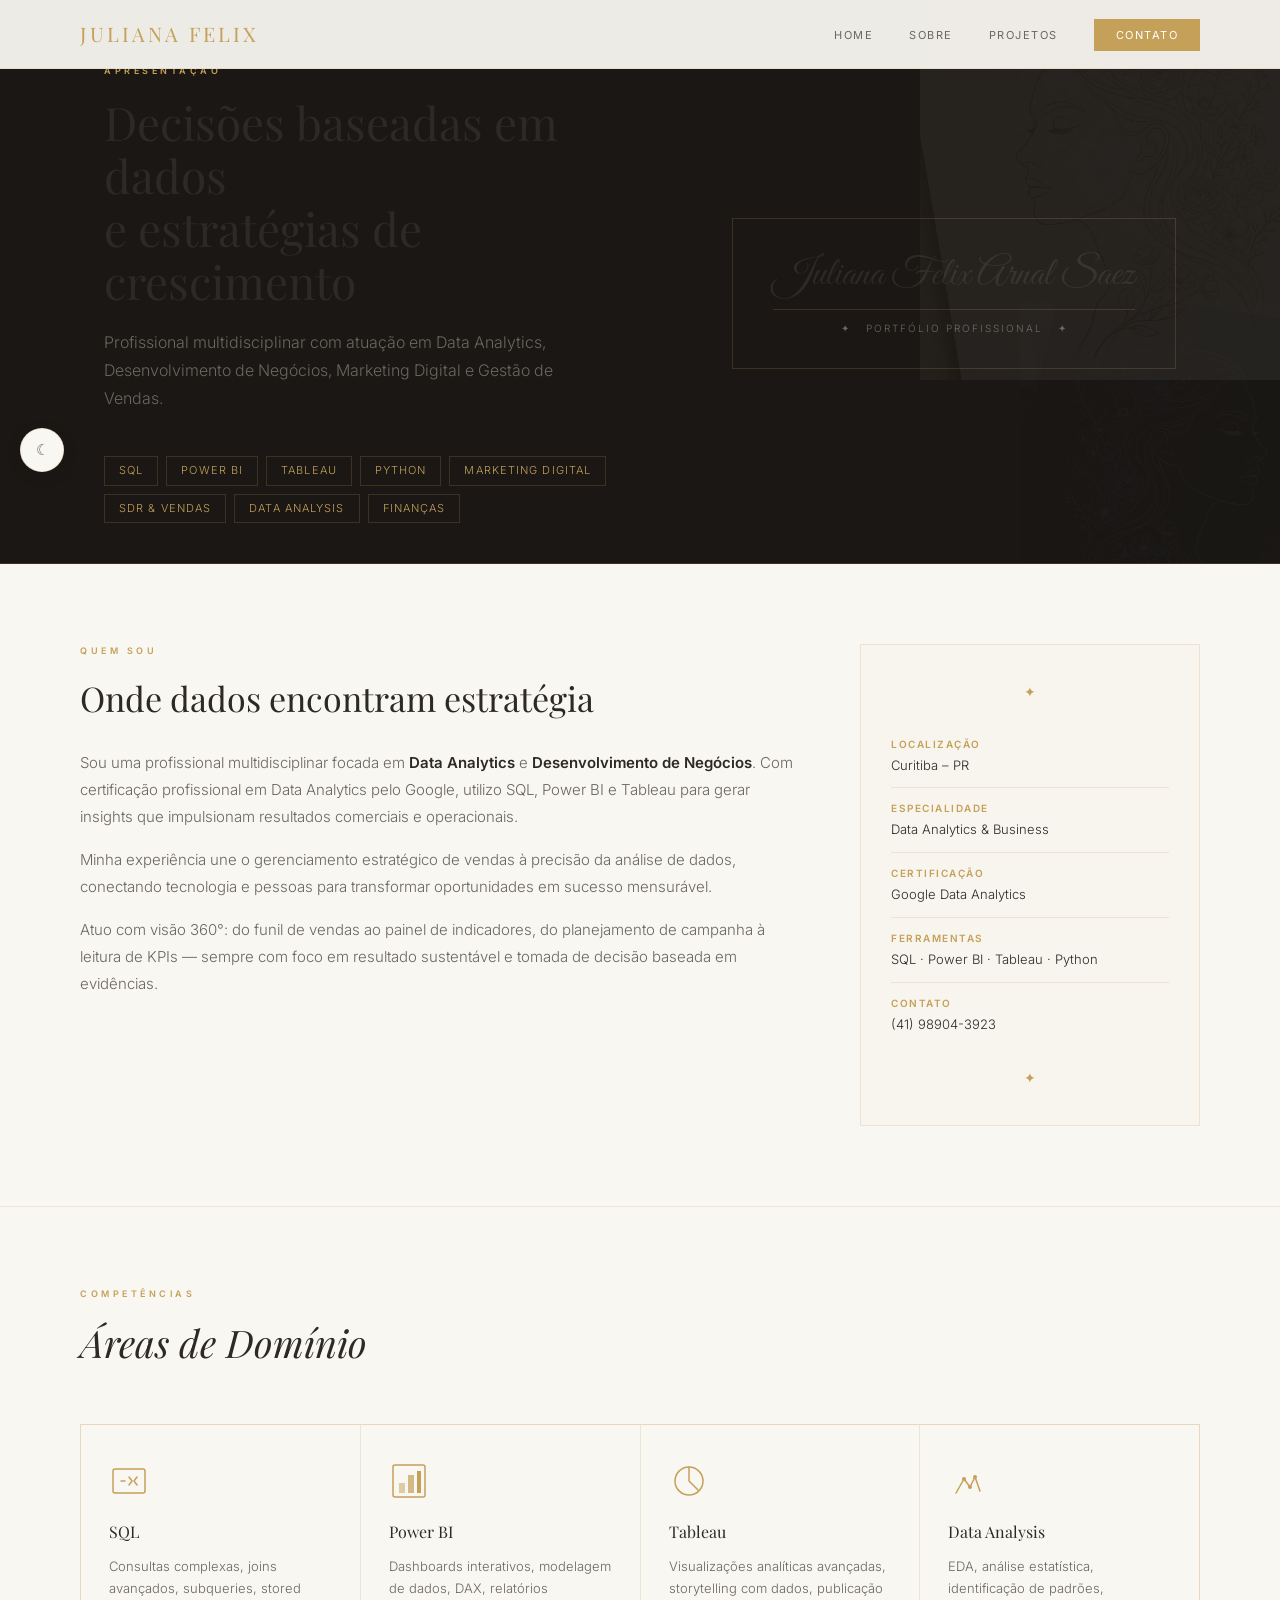
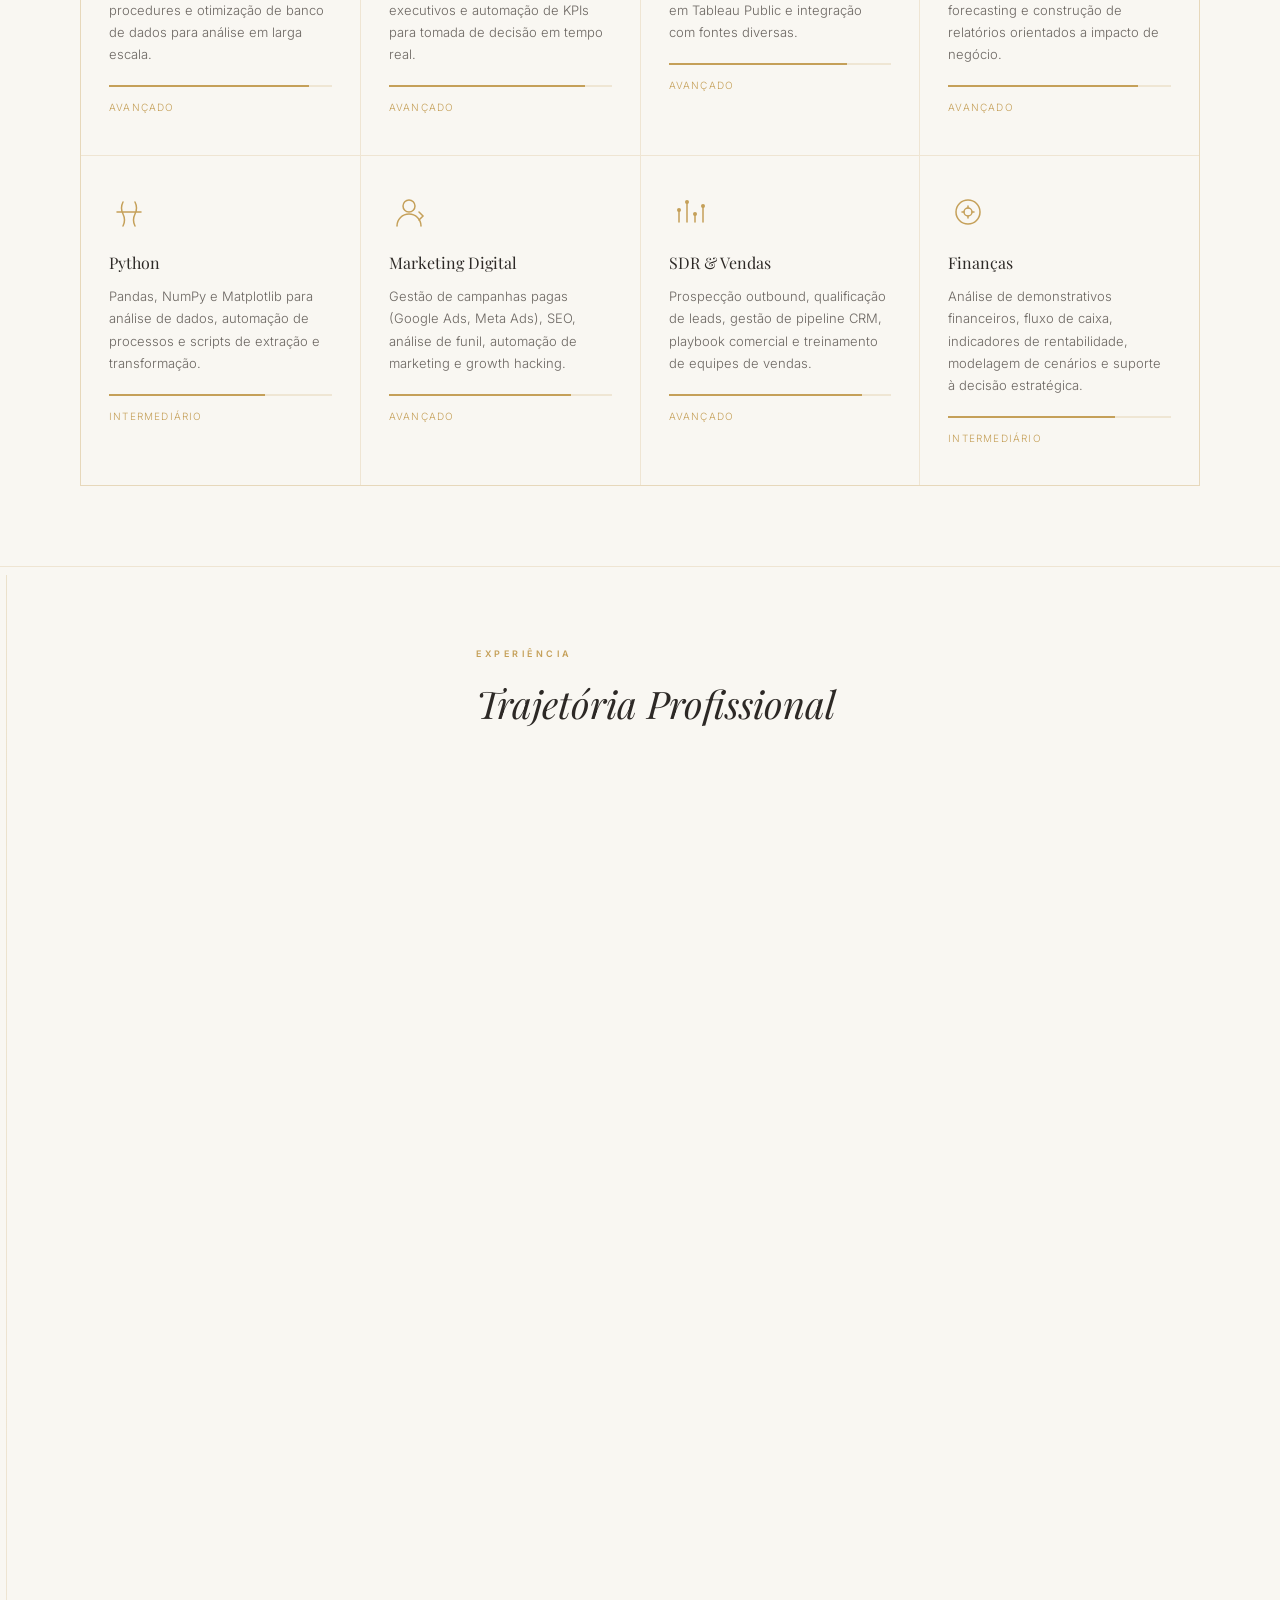
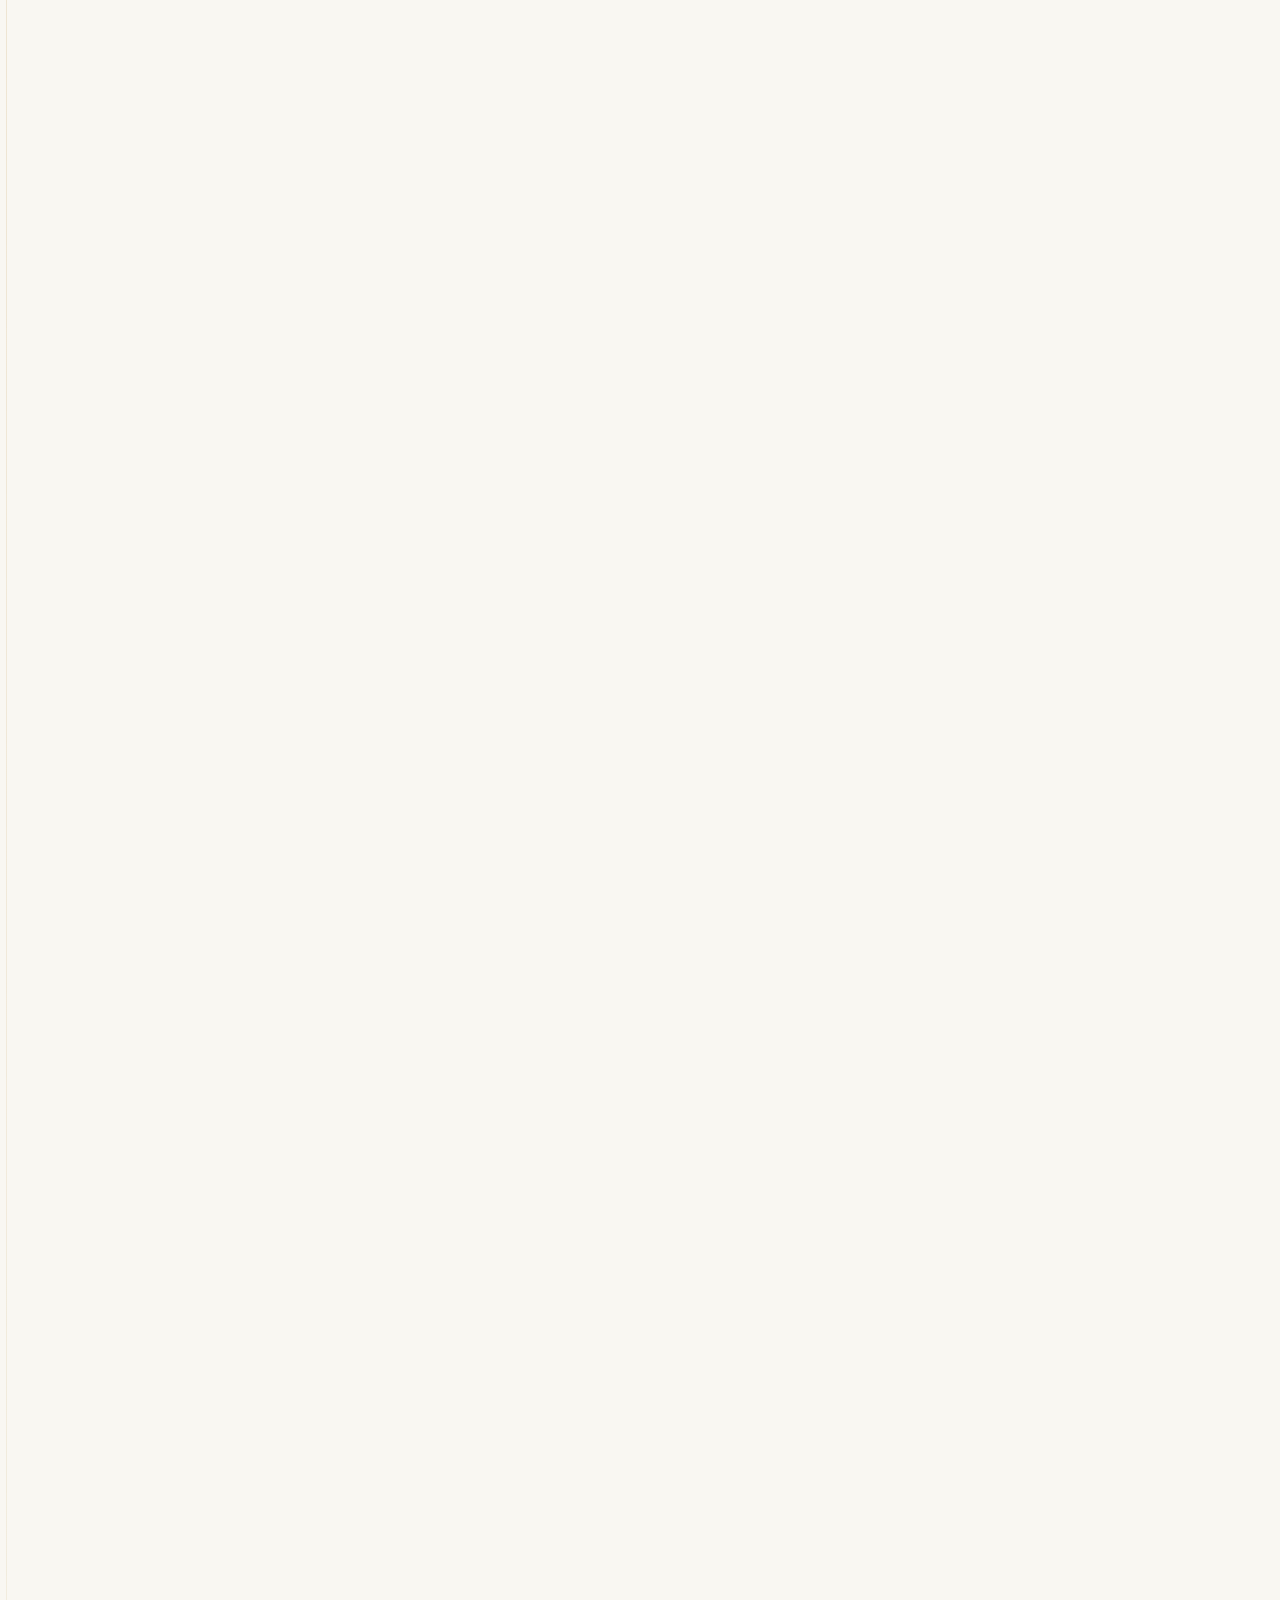
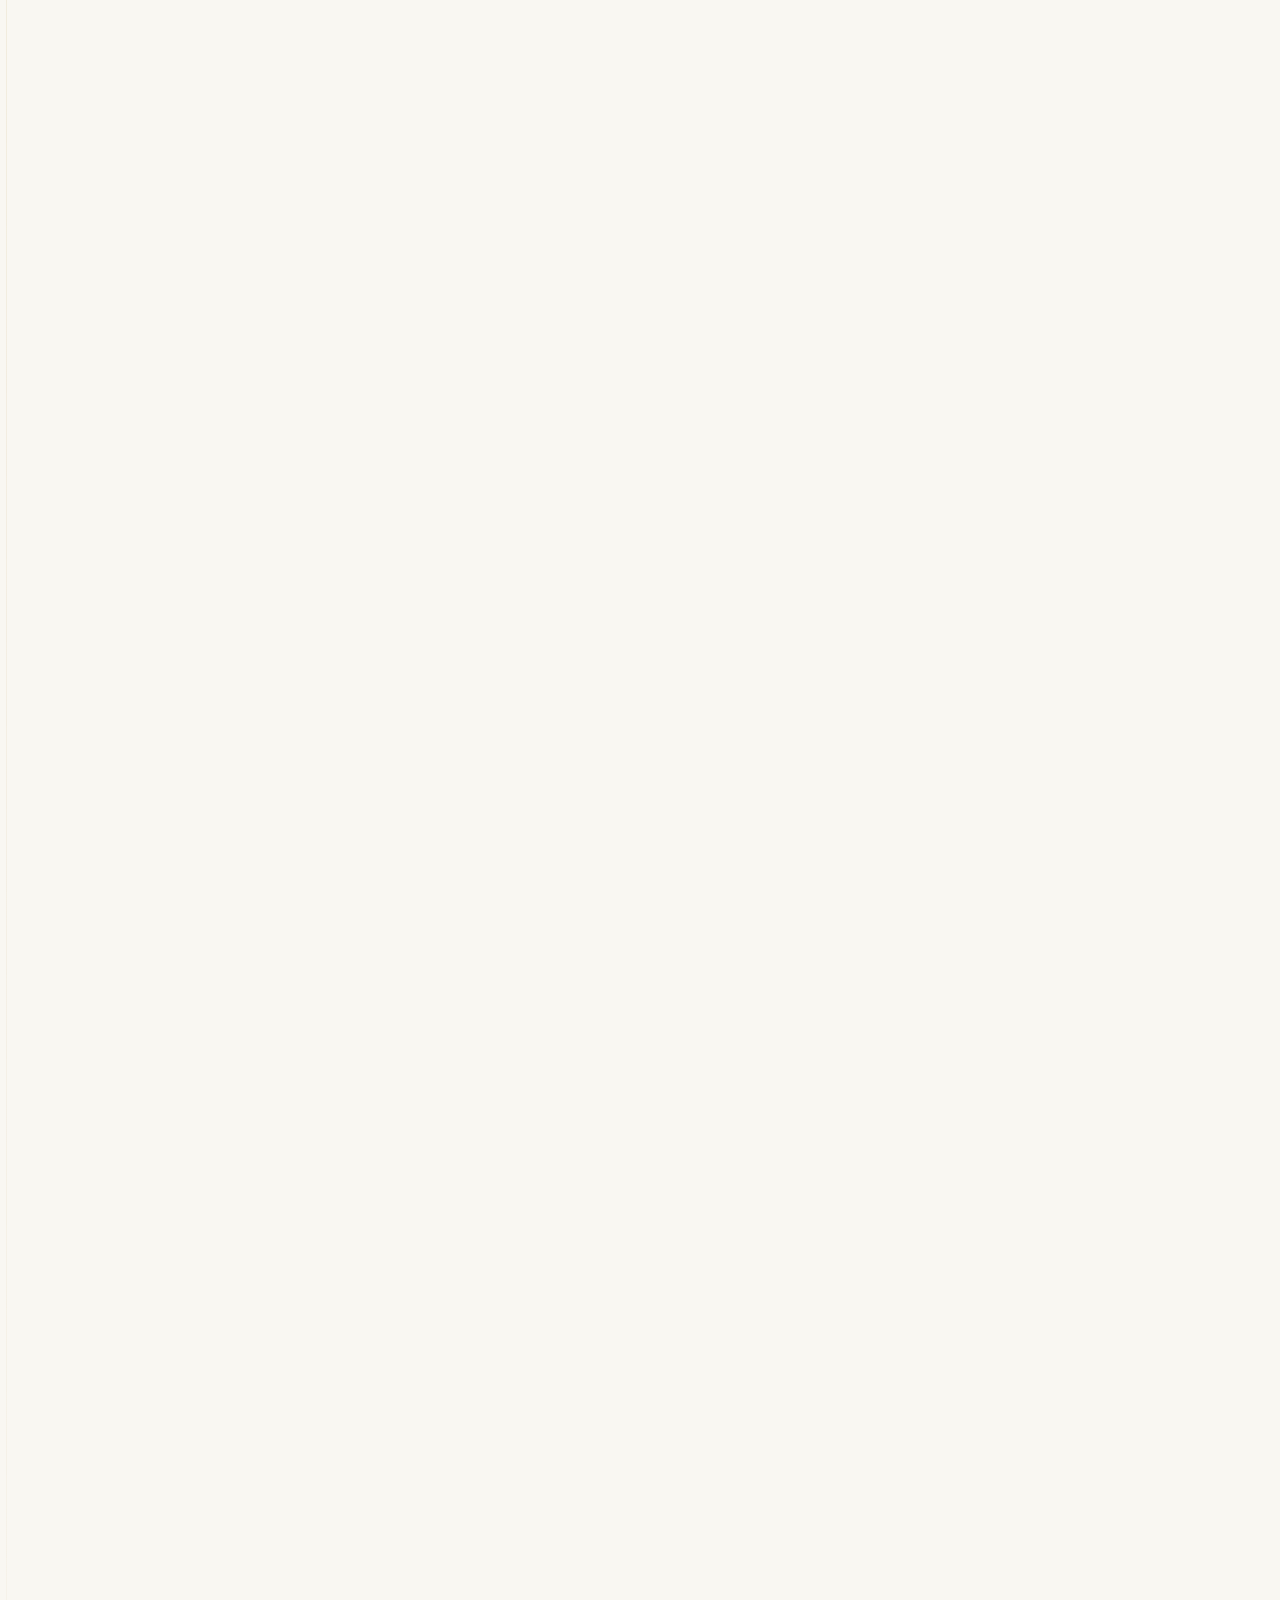
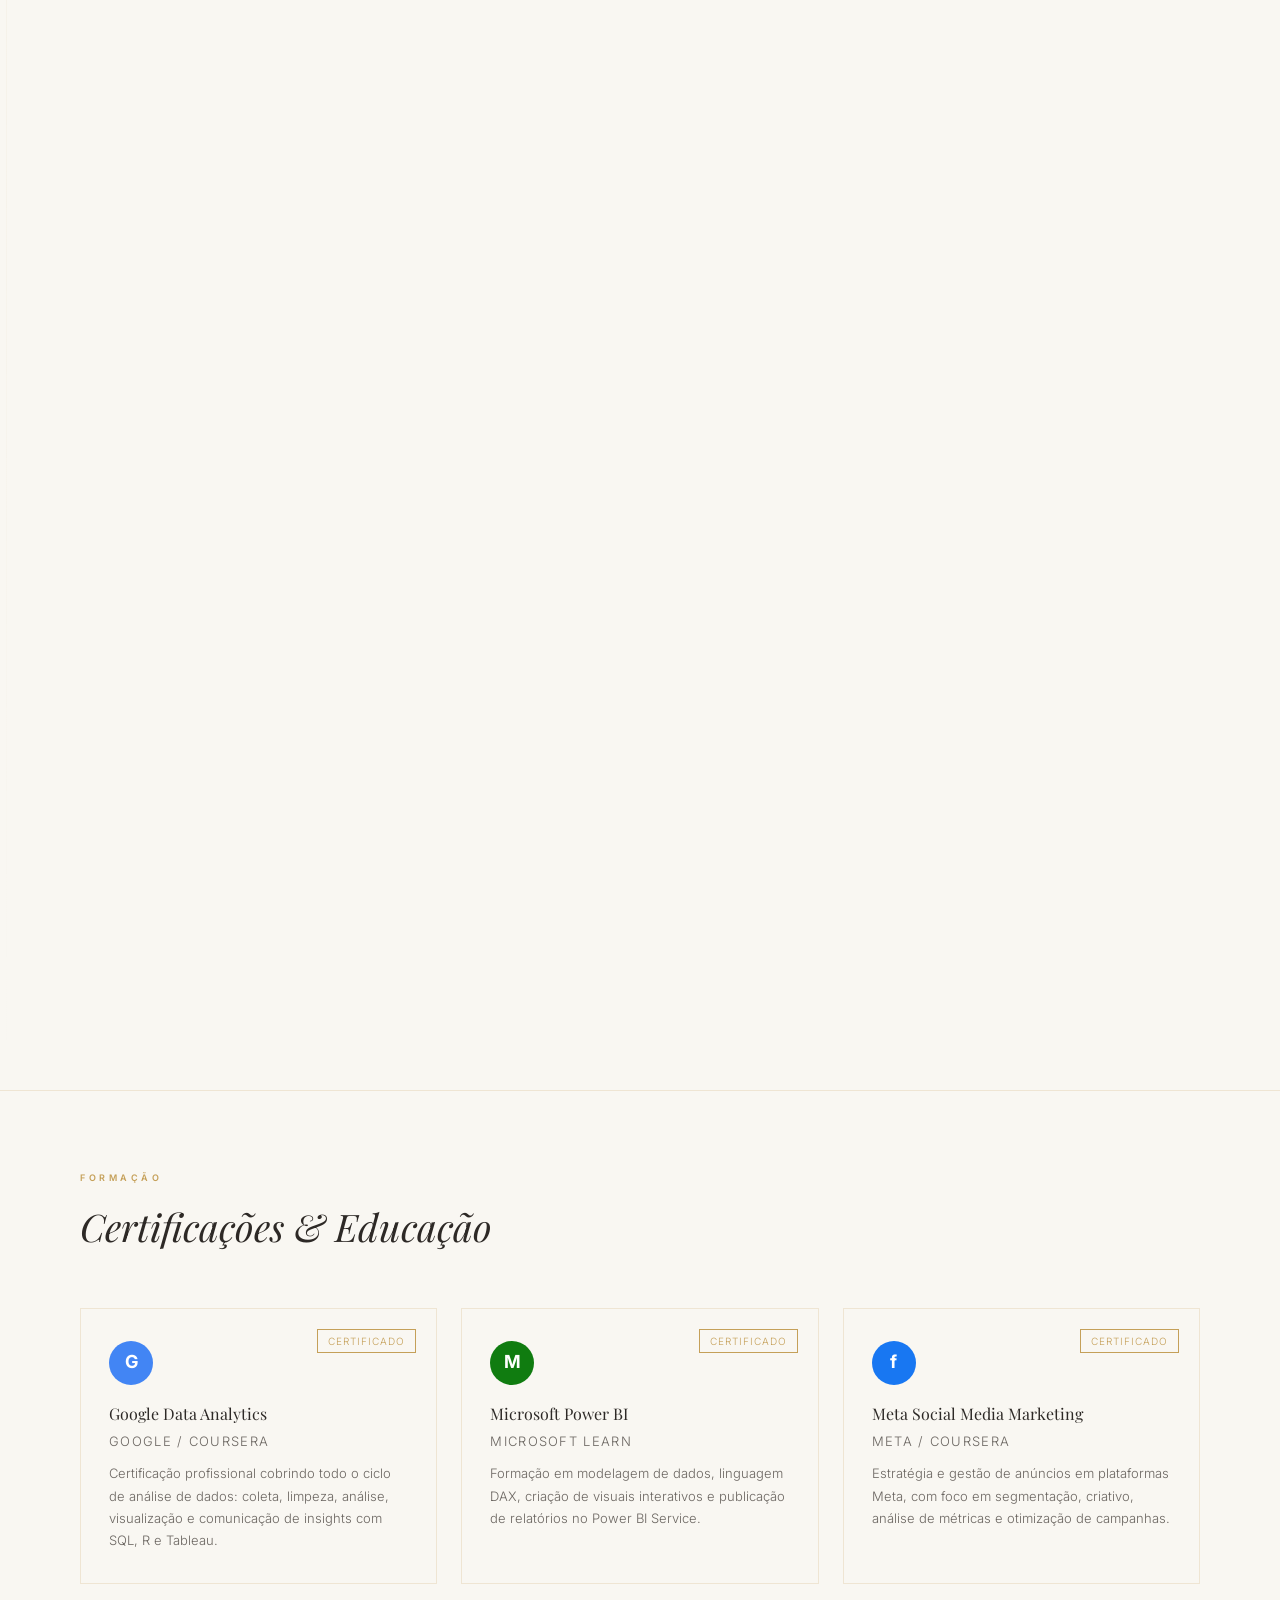
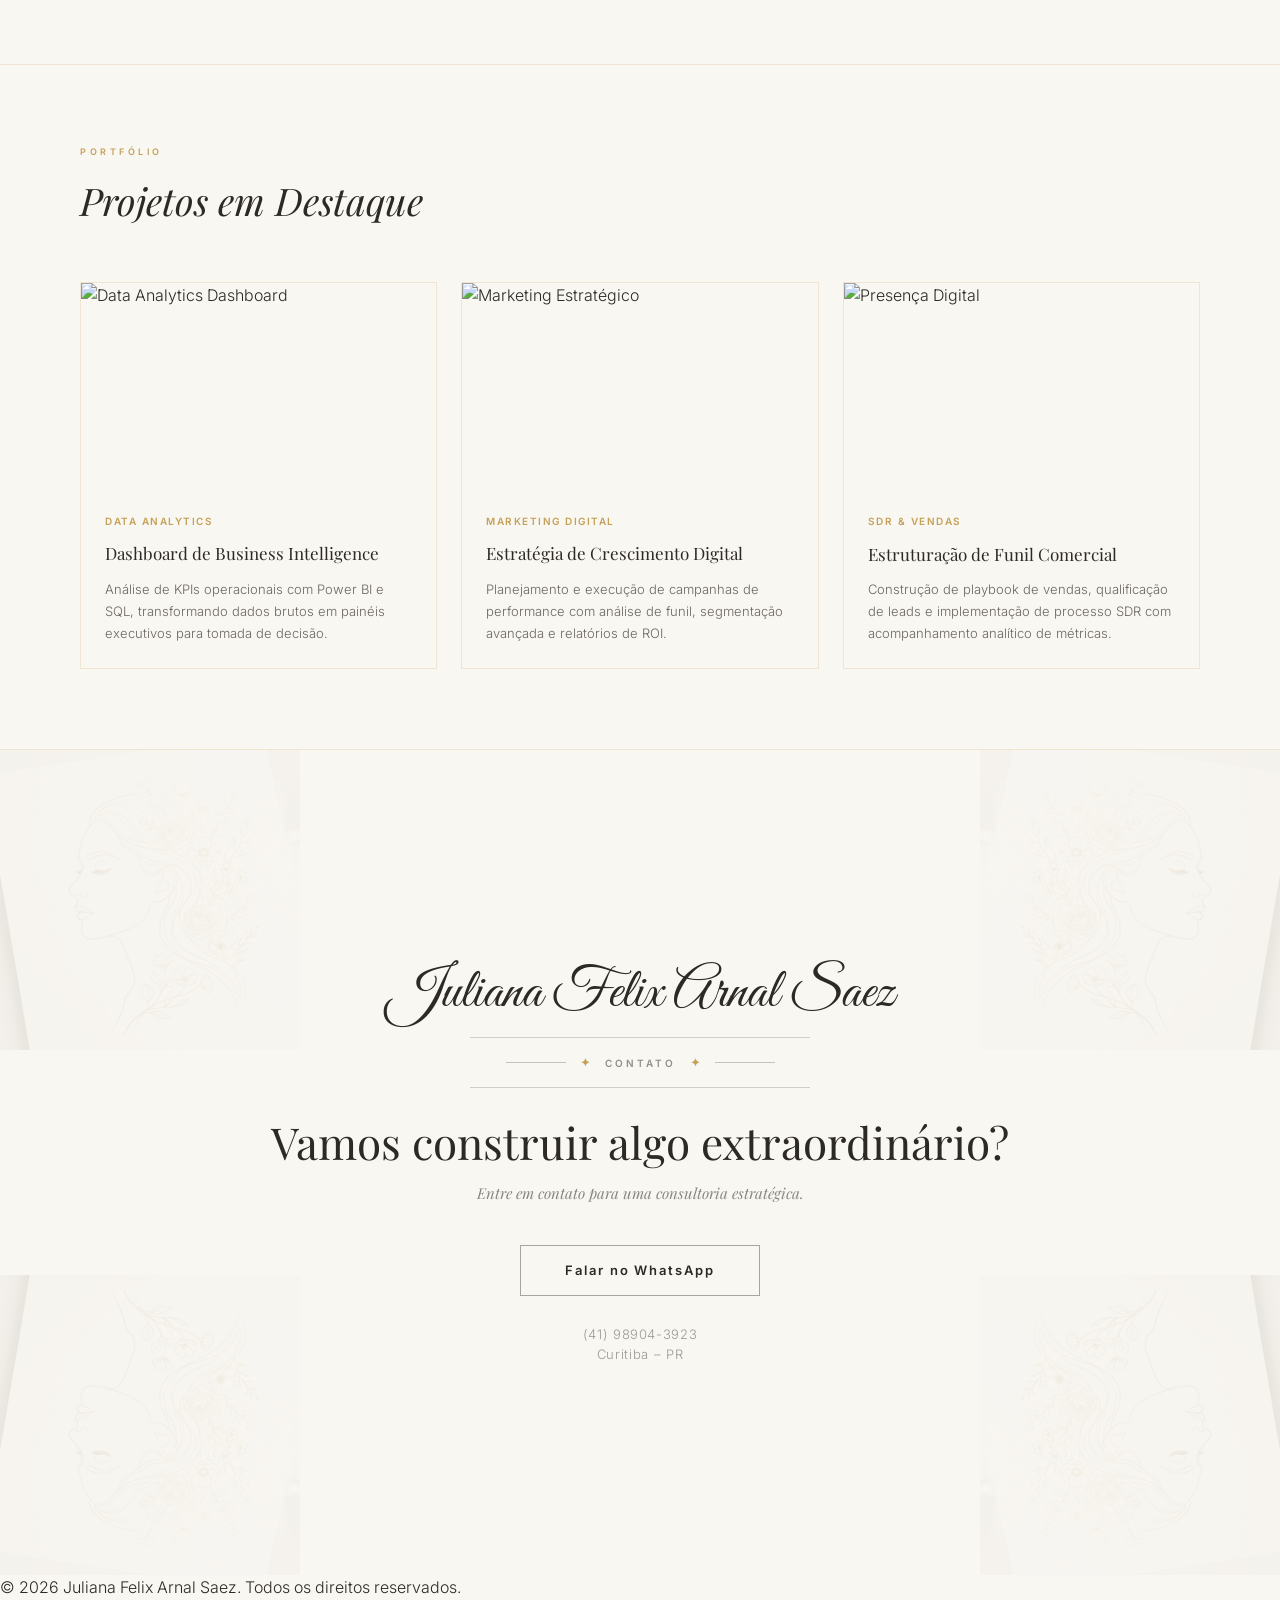
==== sobre.html @ a405912d "Initial commit: portfolio website Co-Authored-By: Claude Sonnet 4.6 <noreply@anthropic.com>" ====
<!DOCTYPE html>
<html lang="pt-br">
<head>
    <meta charset="UTF-8">
    <meta name="viewport" content="width=device-width, initial-scale=1.0">
    <title>Sobre Mim | Juliana Felix Arnal Saez</title>
    <link rel="preconnect" href="https://fonts.googleapis.com">
    <link rel="preconnect" href="https://fonts.gstatic.com" crossorigin>
    <link href="https://fonts.googleapis.com/css2?family=Inter:wght@300;400;600&family=Playfair+Display:ital,wght@0,400;0,700;1,400&family=Great+Vibes&display=swap" rel="stylesheet">
    <link rel="stylesheet" href="style.css">
</head>
<body class="internal-page">
    <div id="preloader" class="preloader">
        <div class="preloader-panel">
            <div class="preloader-logo">JULIANA FELIX</div>
            <div class="preloader-art"><div class="preloader-ring"></div></div>
            <h2 class="preloader-title">PORTFÓLIO</h2>
        </div>
    </div>

    <header id="header">
        <nav>
            <div class="logo"><a href="index.html" style="text-decoration:none;color:inherit;">JULIANA FELIX</a></div>
            <ul class="nav-links">
                <li><a href="index.html#home">Home</a></li>
                <li><a href="sobre.html" class="active-nav">Sobre</a></li>
                <li><a href="index.html#projects">Projetos</a></li>
                <li><a href="index.html#contact" class="btn-primary">Contato</a></li>
            </ul>
        </nav>
    </header>
    <button id="theme-toggle" class="theme-toggle" aria-label="Alternar modo noturno">☾</button>

    <main>

        <!-- ── HERO ─────────────────────────────────────────────── -->
        <section class="sobre-hero">
            <div class="sobre-hero-bg"></div>
            <div class="container sobre-hero-inner">
                <div class="sobre-hero-text">
                    <span class="section-tag">Apresentação</span>
                    <h1>Decisões baseadas em dados<br>e estratégias de crescimento</h1>
                    <p class="hero-description">Profissional multidisciplinar com atuação em Data Analytics, Desenvolvimento de Negócios, Marketing Digital e Gestão de Vendas.</p>
                    <div class="sobre-hero-tags">
                        <span>SQL</span><span>Power BI</span><span>Tableau</span>
                        <span>Python</span><span>Marketing Digital</span><span>SDR & Vendas</span>
                        <span>Data Analysis</span><span>Finanças</span>
                    </div>
                </div>
                <div class="sobre-hero-signature">
                    <p class="sig-cursive">Juliana Felix Arnal Saez</p>
                    <div class="sig-rule"></div>
                    <p class="sig-label">✦ &nbsp; PORTFÓLIO PROFISSIONAL &nbsp; ✦</p>
                </div>
            </div>
        </section>

        <!-- ── BIO ──────────────────────────────────────────────── -->
        <section class="sobre-bio">
            <div class="container">
                <div class="sobre-bio-grid">
                    <div class="sobre-bio-left">
                        <span class="section-tag">Quem sou</span>
                        <h2>Onde dados encontram estratégia</h2>
                        <p>Sou uma profissional multidisciplinar focada em <strong>Data Analytics</strong> e <strong>Desenvolvimento de Negócios</strong>. Com certificação profissional em Data Analytics pelo Google, utilizo SQL, Power BI e Tableau para gerar insights que impulsionam resultados comerciais e operacionais.</p>
                        <p>Minha experiência une o gerenciamento estratégico de vendas à precisão da análise de dados, conectando tecnologia e pessoas para transformar oportunidades em sucesso mensurável.</p>
                        <p>Atuo com visão 360°: do funil de vendas ao painel de indicadores, do planejamento de campanha à leitura de KPIs — sempre com foco em resultado sustentável e tomada de decisão baseada em evidências.</p>
                    </div>
                    <div class="sobre-bio-right">
                        <div class="sobre-bio-card">
                            <div class="bio-card-ornament">✦</div>
                            <ul class="bio-facts">
                                <li>
                                    <span class="bio-fact-label">Localização</span>
                                    <span class="bio-fact-value">Curitiba – PR</span>
                                </li>
                                <li>
                                    <span class="bio-fact-label">Especialidade</span>
                                    <span class="bio-fact-value">Data Analytics & Business</span>
                                </li>
                                <li>
                                    <span class="bio-fact-label">Certificação</span>
                                    <span class="bio-fact-value">Google Data Analytics</span>
                                </li>
                                <li>
                                    <span class="bio-fact-label">Ferramentas</span>
                                    <span class="bio-fact-value">SQL · Power BI · Tableau · Python</span>
                                </li>
                                <li>
                                    <span class="bio-fact-label">Contato</span>
                                    <span class="bio-fact-value">(41) 98904-3923</span>
                                </li>
                            </ul>
                            <div class="bio-card-ornament">✦</div>
                        </div>
                    </div>
                </div>
            </div>
        </section>

        <!-- ── COMPETÊNCIAS ──────────────────────────────────────── -->
        <section class="sobre-skills">
            <div class="container">
                <div class="section-header">
                    <span class="section-tag">Competências</span>
                    <h2>Áreas de Domínio</h2>
                </div>
                <div class="skills-grid-full">

                    <div class="skill-card-full">
                        <div class="skill-card-icon">
                            <svg viewBox="0 0 40 40" fill="none" xmlns="http://www.w3.org/2000/svg">
                                <rect x="4" y="8" width="32" height="24" rx="2" stroke="currentColor" stroke-width="1.5"/>
                                <path d="M12 20h4M20 16l3 4-3 4M28 16l-3 4 3 4" stroke="currentColor" stroke-width="1.5" stroke-linecap="round"/>
                            </svg>
                        </div>
                        <h3>SQL</h3>
                        <p>Consultas complexas, joins avançados, subqueries, stored procedures e otimização de banco de dados para análise em larga escala.</p>
                        <div class="skill-level">
                            <div class="skill-bar" style="width:90%"></div>
                        </div>
                        <span class="skill-level-label">Avançado</span>
                    </div>

                    <div class="skill-card-full">
                        <div class="skill-card-icon">
                            <svg viewBox="0 0 40 40" fill="none" xmlns="http://www.w3.org/2000/svg">
                                <rect x="4" y="4" width="32" height="32" rx="2" stroke="currentColor" stroke-width="1.5"/>
                                <rect x="10" y="22" width="6" height="10" fill="currentColor" opacity=".5"/>
                                <rect x="19" y="14" width="6" height="18" fill="currentColor" opacity=".7"/>
                                <rect x="28" y="10" width="4" height="22" fill="currentColor"/>
                            </svg>
                        </div>
                        <h3>Power BI</h3>
                        <p>Dashboards interativos, modelagem de dados, DAX, relatórios executivos e automação de KPIs para tomada de decisão em tempo real.</p>
                        <div class="skill-level">
                            <div class="skill-bar" style="width:88%"></div>
                        </div>
                        <span class="skill-level-label">Avançado</span>
                    </div>

                    <div class="skill-card-full">
                        <div class="skill-card-icon">
                            <svg viewBox="0 0 40 40" fill="none" xmlns="http://www.w3.org/2000/svg">
                                <circle cx="20" cy="20" r="14" stroke="currentColor" stroke-width="1.5"/>
                                <path d="M20 6v14l9 9" stroke="currentColor" stroke-width="1.5" stroke-linecap="round"/>
                            </svg>
                        </div>
                        <h3>Tableau</h3>
                        <p>Visualizações analíticas avançadas, storytelling com dados, publicação em Tableau Public e integração com fontes diversas.</p>
                        <div class="skill-level">
                            <div class="skill-bar" style="width:80%"></div>
                        </div>
                        <span class="skill-level-label">Avançado</span>
                    </div>

                    <div class="skill-card-full">
                        <div class="skill-card-icon">
                            <svg viewBox="0 0 40 40" fill="none" xmlns="http://www.w3.org/2000/svg">
                                <path d="M8 32L16 18l6 8 5-10 5 14" stroke="currentColor" stroke-width="1.5" stroke-linecap="round" stroke-linejoin="round"/>
                                <circle cx="16" cy="18" r="2" fill="currentColor"/>
                                <circle cx="22" cy="26" r="2" fill="currentColor"/>
                                <circle cx="27" cy="16" r="2" fill="currentColor"/>
                            </svg>
                        </div>
                        <h3>Data Analysis</h3>
                        <p>EDA, análise estatística, identificação de padrões, forecasting e construção de relatórios orientados a impacto de negócio.</p>
                        <div class="skill-level">
                            <div class="skill-bar" style="width:85%"></div>
                        </div>
                        <span class="skill-level-label">Avançado</span>
                    </div>

                    <div class="skill-card-full">
                        <div class="skill-card-icon">
                            <svg viewBox="0 0 40 40" fill="none" xmlns="http://www.w3.org/2000/svg">
                                <path d="M14 10c-2 4-2 8 0 12s2 8 0 12M26 10c2 4 2 8 0 12s-2 8 0 12M8 20h24" stroke="currentColor" stroke-width="1.5" stroke-linecap="round"/>
                            </svg>
                        </div>
                        <h3>Python</h3>
                        <p>Pandas, NumPy e Matplotlib para análise de dados, automação de processos e scripts de extração e transformação.</p>
                        <div class="skill-level">
                            <div class="skill-bar" style="width:70%"></div>
                        </div>
                        <span class="skill-level-label">Intermediário</span>
                    </div>

                    <div class="skill-card-full">
                        <div class="skill-card-icon">
                            <svg viewBox="0 0 40 40" fill="none" xmlns="http://www.w3.org/2000/svg">
                                <circle cx="20" cy="14" r="6" stroke="currentColor" stroke-width="1.5"/>
                                <path d="M8 34c0-6.627 5.373-12 12-12s12 5.373 12 12" stroke="currentColor" stroke-width="1.5" stroke-linecap="round"/>
                                <path d="M30 20l4 4-4 4" stroke="currentColor" stroke-width="1.5" stroke-linecap="round"/>
                            </svg>
                        </div>
                        <h3>Marketing Digital</h3>
                        <p>Gestão de campanhas pagas (Google Ads, Meta Ads), SEO, análise de funil, automação de marketing e growth hacking.</p>
                        <div class="skill-level">
                            <div class="skill-bar" style="width:82%"></div>
                        </div>
                        <span class="skill-level-label">Avançado</span>
                    </div>

                    <div class="skill-card-full">
                        <div class="skill-card-icon">
                            <svg viewBox="0 0 40 40" fill="none" xmlns="http://www.w3.org/2000/svg">
                                <path d="M10 30V18M18 30V10M26 30V22M34 30V14" stroke="currentColor" stroke-width="1.5" stroke-linecap="round"/>
                                <circle cx="10" cy="18" r="2" fill="currentColor"/>
                                <circle cx="18" cy="10" r="2" fill="currentColor"/>
                                <circle cx="26" cy="22" r="2" fill="currentColor"/>
                                <circle cx="34" cy="14" r="2" fill="currentColor"/>
                            </svg>
                        </div>
                        <h3>SDR & Vendas</h3>
                        <p>Prospecção outbound, qualificação de leads, gestão de pipeline CRM, playbook comercial e treinamento de equipes de vendas.</p>
                        <div class="skill-level">
                            <div class="skill-bar" style="width:87%"></div>
                        </div>
                        <span class="skill-level-label">Avançado</span>
                    </div>

                    <div class="skill-card-full">
                        <div class="skill-card-icon">
                            <svg viewBox="0 0 40 40" fill="none" xmlns="http://www.w3.org/2000/svg">
                                <circle cx="20" cy="20" r="12" stroke="currentColor" stroke-width="1.5"/>
                                <path d="M20 14v2M20 24v2M14 20h2M24 20h2" stroke="currentColor" stroke-width="1.5" stroke-linecap="round"/>
                                <circle cx="20" cy="20" r="4" stroke="currentColor" stroke-width="1.5"/>
                            </svg>
                        </div>
                        <h3>Finanças</h3>
                        <p>Análise de demonstrativos financeiros, fluxo de caixa, indicadores de rentabilidade, modelagem de cenários e suporte à decisão estratégica.</p>
                        <div class="skill-level">
                            <div class="skill-bar" style="width:75%"></div>
                        </div>
                        <span class="skill-level-label">Intermediário</span>
                    </div>

                </div>
            </div>
        </section>

        <!-- ── TRAJETÓRIA ────────────────────────────────────────── -->
        <section class="sobre-timeline">
            <div class="container">
                <div class="section-header">
                    <span class="section-tag">Experiência</span>
                    <h2>Trajetória Profissional</h2>
                </div>
                <div class="timeline">

                    <div class="timeline-item">
                        <div class="timeline-marker">
                            <span class="timeline-dot"></span>
                            <span class="timeline-line"></span>
                        </div>
                        <div class="timeline-content">
                            <span class="timeline-date">2024 — Presente</span>
                            <h3>Data Analyst & Business Intelligence</h3>
                            <p class="timeline-company">Atuação Autônoma / Consultoria</p>
                            <p>Desenvolvimento de dashboards estratégicos em Power BI e Tableau para clientes de diferentes setores. Análise de dados com SQL e Python, criação de relatórios executivos e suporte à tomada de decisão baseada em dados.</p>
                            <div class="timeline-tags">
                                <span>Power BI</span><span>SQL</span><span>Tableau</span><span>Python</span>
                            </div>
                        </div>
                    </div>

                    <div class="timeline-item">
                        <div class="timeline-marker">
                            <span class="timeline-dot"></span>
                            <span class="timeline-line"></span>
                        </div>
                        <div class="timeline-content">
                            <span class="timeline-date">2022 — 2024</span>
                            <h3>Gestora de Vendas & Estratégia Comercial</h3>
                            <p class="timeline-company">Setor Comercial — Curitiba, PR</p>
                            <p>Liderança de equipe SDR, construção de playbook de vendas, gestão de pipeline no CRM e acompanhamento de métricas de conversão. Implementação de processos analíticos que elevaram a taxa de fechamento em mais de 30%.</p>
                            <div class="timeline-tags">
                                <span>SDR</span><span>CRM</span><span>Gestão de Equipes</span><span>KPIs</span>
                            </div>
                        </div>
                    </div>

                    <div class="timeline-item">
                        <div class="timeline-marker">
                            <span class="timeline-dot"></span>
                            <span class="timeline-line"></span>
                        </div>
                        <div class="timeline-content">
                            <span class="timeline-date">2020 — 2022</span>
                            <h3>Especialista em Marketing Digital</h3>
                            <p class="timeline-company">Agência / Projetos Próprios</p>
                            <p>Gestão de campanhas pagas (Google Ads e Meta Ads), estratégia de conteúdo, SEO e análise de performance. Construção de relatórios de ROI e otimização de funil com base em dados de comportamento do usuário.</p>
                            <div class="timeline-tags">
                                <span>Google Ads</span><span>Meta Ads</span><span>SEO</span><span>Analytics</span>
                            </div>
                        </div>
                    </div>

                    <div class="timeline-item timeline-item--last">
                        <div class="timeline-marker">
                            <span class="timeline-dot"></span>
                        </div>
                        <div class="timeline-content">
                            <span class="timeline-date">2018 — 2020</span>
                            <h3>Analista Comercial & Atendimento</h3>
                            <p class="timeline-company">Início de Carreira — Curitiba, PR</p>
                            <p>Primeiras experiências com prospecção ativa, relacionamento com clientes e análise de resultados. Base sólida para integrar dados e estratégia ao longo da carreira.</p>
                            <div class="timeline-tags">
                                <span>Prospecção</span><span>Relacionamento</span><span>Análise Comercial</span>
                            </div>
                        </div>
                    </div>

                </div>
            </div>
        </section>

        <!-- ── CERTIFICAÇÕES ─────────────────────────────────────── -->
        <section class="sobre-certs">
            <div class="container">
                <div class="section-header">
                    <span class="section-tag">Formação</span>
                    <h2>Certificações & Educação</h2>
                </div>
                <div class="certs-grid">

                    <div class="cert-card">
                        <div class="cert-logo cert-logo--google">G</div>
                        <div class="cert-info">
                            <h3>Google Data Analytics</h3>
                            <p class="cert-issuer">Google / Coursera</p>
                            <p>Certificação profissional cobrindo todo o ciclo de análise de dados: coleta, limpeza, análise, visualização e comunicação de insights com SQL, R e Tableau.</p>
                        </div>
                        <span class="cert-badge">Certificado</span>
                    </div>

                    <div class="cert-card">
                        <div class="cert-logo cert-logo--microsoft">M</div>
                        <div class="cert-info">
                            <h3>Microsoft Power BI</h3>
                            <p class="cert-issuer">Microsoft Learn</p>
                            <p>Formação em modelagem de dados, linguagem DAX, criação de visuais interativos e publicação de relatórios no Power BI Service.</p>
                        </div>
                        <span class="cert-badge">Certificado</span>
                    </div>

                    <div class="cert-card">
                        <div class="cert-logo cert-logo--meta">f</div>
                        <div class="cert-info">
                            <h3>Meta Social Media Marketing</h3>
                            <p class="cert-issuer">Meta / Coursera</p>
                            <p>Estratégia e gestão de anúncios em plataformas Meta, com foco em segmentação, criativo, análise de métricas e otimização de campanhas.</p>
                        </div>
                        <span class="cert-badge">Certificado</span>
                    </div>

                </div>
            </div>
        </section>

        <!-- ── PROJETOS ──────────────────────────────────────────── -->
        <section class="sobre-projects">
            <div class="container">
                <div class="section-header">
                    <span class="section-tag">Portfólio</span>
                    <h2>Projetos em Destaque</h2>
                </div>
                <div class="projects-showcase">

                    <a href="data-analytics.html" class="project-showcase-card">
                        <div class="project-showcase-img">
                            <img src="imagens/project_data.png" alt="Data Analytics Dashboard">
                            <div class="project-showcase-overlay">
                                <span>Ver Projeto →</span>
                            </div>
                        </div>
                        <div class="project-showcase-info">
                            <span class="project-showcase-tag">Data Analytics</span>
                            <h3>Dashboard de Business Intelligence</h3>
                            <p>Análise de KPIs operacionais com Power BI e SQL, transformando dados brutos em painéis executivos para tomada de decisão.</p>
                        </div>
                    </a>

                    <a href="marketing-digital.html" class="project-showcase-card">
                        <div class="project-showcase-img">
                            <img src="imagens/project_marketing.png" alt="Marketing Estratégico">
                            <div class="project-showcase-overlay">
                                <span>Ver Projeto →</span>
                            </div>
                        </div>
                        <div class="project-showcase-info">
                            <span class="project-showcase-tag">Marketing Digital</span>
                            <h3>Estratégia de Crescimento Digital</h3>
                            <p>Planejamento e execução de campanhas de performance com análise de funil, segmentação avançada e relatórios de ROI.</p>
                        </div>
                    </a>

                    <a href="vendas-sdr.html" class="project-showcase-card">
                        <div class="project-showcase-img">
                            <img src="imagens/project_web.png" alt="Presença Digital">
                            <div class="project-showcase-overlay">
                                <span>Ver Projeto →</span>
                            </div>
                        </div>
                        <div class="project-showcase-info">
                            <span class="project-showcase-tag">SDR & Vendas</span>
                            <h3>Estruturação de Funil Comercial</h3>
                            <p>Construção de playbook de vendas, qualificação de leads e implementação de processo SDR com acompanhamento analítico de métricas.</p>
                        </div>
                    </a>

                </div>
            </div>
        </section>

        <!-- ── CTA ───────────────────────────────────────────────── -->
        <section id="contact" class="contact">
            <div class="contact-corner contact-corner--tl"></div>
            <div class="contact-corner contact-corner--tr"></div>
            <div class="contact-corner contact-corner--bl"></div>
            <div class="contact-corner contact-corner--br"></div>
            <div class="container">
                <div class="contact-card">
                    <p class="contact-signature">Juliana Felix Arnal Saez</p>
                    <div class="contact-rule"></div>
                    <div class="contact-ornament">
                        <span class="ornament-line"></span>
                        <span class="ornament-diamond">✦</span>
                        <span class="ornament-text">CONTATO</span>
                        <span class="ornament-diamond">✦</span>
                        <span class="ornament-line"></span>
                    </div>
                    <div class="contact-rule"></div>
                    <h2>Vamos construir algo extraordinário?</h2>
                    <p class="contact-subtitle">Entre em contato para uma consultoria estratégica.</p>
                    <div class="contact-links">
                        <a href="https://wa.me/5541989043923" class="btn-whatsapp">Falar no WhatsApp</a>
                        <div class="contact-info">
                            <p>(41) 98904-3923</p>
                            <p>Curitiba – PR</p>
                        </div>
                    </div>
                </div>
            </div>
        </section>

    </main>

    <footer>
        <p>&copy; 2026 Juliana Felix Arnal Saez. Todos os direitos reservados.</p>
    </footer>

    <script src="script.js"></script>
</body>
</html>
---- style.css ----
:root {
    --bg-color: #F9F7F2;
    --primary: #C5A059;
    --primary-dark: #A68446;
    --text-main: #2D2926;
    --text-muted: #6B6661;
    --white: #FFFFFF;
    --border: rgba(197, 160, 89, 0.2);
    --transition: all 0.4s cubic-bezier(0.165, 0.84, 0.44, 1);
}

* {
    margin: 0;
    padding: 0;
    box-sizing: border-box;
}

html {
    scroll-behavior: smooth;
}

body {
    background-color: var(--bg-color);
    color: var(--text-main);
    font-family: 'Inter', sans-serif;
    line-height: 1.6;
    font-weight: 300;
}

h1, h2, h3, h4 {
    font-family: 'Playfair Display', serif;
    font-weight: 400;
    color: var(--text-main);
}

.container {
    max-width: 1200px;
    margin: 0 auto;
    padding: 0 40px;
}

/* ── Preloader ────────────────────────────────────── */
.preloader {
    position: fixed;
    inset: 0;
    z-index: 9999;
    background: #110f0d;
    display: flex;
    align-items: center;
    justify-content: center;
    transition: opacity 0.6s ease, visibility 0.6s ease;
}

.preloader.hidden {
    opacity: 0;
    visibility: hidden;
    pointer-events: none;
}

.preloader-panel {
    text-align: center;
}

.preloader-logo {
    font-family: 'Playfair Display', serif;
    font-size: 13px;
    letter-spacing: 0.4em;
    color: rgba(197, 160, 89, 0.6);
    text-transform: uppercase;
    margin-bottom: 28px;
}

.preloader-art {
    width: 48px;
    height: 48px;
    margin: 0 auto 24px;
}

.preloader-ring {
    width: 48px;
    height: 48px;
    border: 1px solid rgba(197, 160, 89, 0.15);
    border-top-color: #C5A059;
    border-radius: 50%;
    animation: spin 1.2s linear infinite;
}

@keyframes spin {
    to { transform: rotate(360deg); }
}

.preloader-title {
    font-family: 'Inter', sans-serif;
    font-size: 10px;
    letter-spacing: 0.5em;
    color: rgba(255, 255, 255, 0.2);
    font-weight: 300;
}

/* ── Header & Nav ─────────────────────────────────── */
header {
    position: fixed;
    top: 0;
    left: 0;
    width: 100%;
    z-index: 1000;
    padding: 18px 0;
    background: rgba(249, 247, 242, 0.88);
    backdrop-filter: blur(16px);
    -webkit-backdrop-filter: blur(16px);
    border-bottom: 1px solid var(--border);
    transition: var(--transition);
}

nav {
    max-width: 1200px;
    margin: 0 auto;
    display: flex;
    justify-content: space-between;
    align-items: center;
    padding: 0 40px;
}

.logo {
    font-family: 'Playfair Display', serif;
    font-size: 20px;
    letter-spacing: 3px;
    color: var(--primary);
    text-transform: uppercase;
}

.nav-links {
    display: flex;
    list-style: none;
    align-items: center;
    gap: 36px;
}

.nav-links .btn-primary {
    padding: 9px 22px;
    border-radius: 0;
}

.nav-links a {
    text-decoration: none;
    color: var(--text-muted);
    font-size: 11px;
    text-transform: uppercase;
    letter-spacing: 1.5px;
    transition: color 0.25s ease;
    font-weight: 400;
}

.nav-links a:hover {
    color: var(--primary);
}

.btn-primary {
    background-color: var(--primary);
    color: var(--white) !important;
    padding: 11px 28px;
    border-radius: 0;
    transition: background-color 0.25s ease;
    font-size: 11px;
    letter-spacing: 1.5px;
    text-transform: uppercase;
    font-weight: 600;
}

.btn-primary:hover {
    background-color: var(--primary-dark);
}

.menu-toggle {
    display: none;
}

.theme-toggle {
    position: fixed;
    left: 20px;
    top: 50%;
    transform: translateY(-50%);
    width: 44px;
    height: 44px;
    border: 1px solid rgba(197, 160, 89, 0.2);
    border-radius: 50%;
    background-color: var(--bg-color);
    color: var(--text-muted);
    display: grid;
    place-items: center;
    z-index: 1200;
    cursor: pointer;
    transition: var(--transition);
    font-size: 15px;
    box-shadow: 0 4px 20px rgba(0, 0, 0, 0.06);
}

.theme-toggle:hover {
    background-color: var(--primary);
    color: var(--white);
    border-color: var(--primary);
}

body.dark-mode {
    --bg-color: #110f0d;
    --primary: #d2b573;
    --primary-dark: #ac8a3b;
    --text-main: #f6f1e7;
    --text-muted: #c9c2b9;
    --white: #faf7f2;
    --border: rgba(210, 181, 115, 0.18);
    background-color: #110f0d;
    color: var(--text-main);
}

body.dark-mode header {
    background: rgba(17, 14, 10, 0.96);
    border-bottom-color: rgba(210, 181, 115, 0.12);
}

body.dark-mode .preloader {
    background: #110f0d;
}

body.dark-mode .stats-banner {
    background: #110f0d;
    border-color: rgba(210, 181, 115, 0.12);
}

body.dark-mode .process {
    background: #110f0d;
    border-top-color: rgba(210, 181, 115, 0.12);
}

body.dark-mode .step {
    border-right-color: rgba(210, 181, 115, 0.1);
    border-bottom-color: rgba(210, 181, 115, 0.1);
}

body.dark-mode .step:hover {
    background: rgba(197, 160, 89, 0.04);
}

body.dark-mode .step h4,
body.dark-mode .step p {
    color: var(--text-main);
}

body.dark-mode .step p {
    color: var(--text-muted);
}

body.dark-mode .nav-links a {
    color: var(--text-main);
}

body.dark-mode .nav-links a:hover,
body.dark-mode .nav-links a:hover {
    color: var(--primary);
}

body.dark-mode .btn-secondary {
    border-color: rgba(210, 181, 115, 0.6);
    color: var(--text-main);
}

body.dark-mode .btn-secondary:hover {
    background-color: var(--primary);
    color: var(--white);
}

body.dark-mode .content-details,
body.dark-mode .trajectory-card,
body.dark-mode .service-card {
    background-color: #181511;
}

body.dark-mode .services {
    background-color: #14110f;
}

body.dark-mode .service-card:hover {
    background-color: #221f1b;
}

body.dark-mode .internal-hero {
    background: linear-gradient(180deg, rgba(210, 181, 115, 0.08) 0%, rgba(17, 14, 10, 0) 100%);
}

body.dark-mode .theme-toggle {
    background-color: #1c1915;
    color: var(--white);
    border-color: rgba(210, 181, 115, 0.25);
}

/* ── Hero Section ─────────────────────────────────── */
.hero {
    height: 100vh;
    min-height: 700px;
    display: flex;
    align-items: center;
    justify-content: space-between;
    padding: 0 100px;
    overflow: hidden;
    position: relative;
}

.hero::before {
    content: '';
    position: absolute;
    inset: 0;
    background: radial-gradient(ellipse 60% 80% at 80% 50%, rgba(197, 160, 89, 0.04) 0%, transparent 70%);
    pointer-events: none;
}

.hero-content {
    flex: 1;
    max-width: 580px;
    position: relative;
    z-index: 1;
}

.subtitle {
    text-transform: uppercase;
    font-size: 10px;
    letter-spacing: 5px;
    color: var(--primary);
    margin-bottom: 22px;
    display: flex;
    align-items: center;
    gap: 12px;
    font-family: 'Inter', sans-serif;
    font-weight: 400;
}

.subtitle::before {
    content: '';
    display: block;
    width: 32px;
    height: 1px;
    background: var(--primary);
    opacity: 0.6;
}

.hero h1 {
    font-size: 66px;
    line-height: 1.08;
    margin-bottom: 28px;
    font-family: 'Playfair Display', serif;
    font-weight: 400;
    font-style: italic;
    color: var(--text-main);
}

.hero-description {
    font-size: 16px;
    color: var(--text-muted);
    margin-bottom: 44px;
    line-height: 1.75;
    max-width: 480px;
    font-weight: 300;
}

.hero-cta {
    display: flex;
    gap: 16px;
    align-items: center;
}

.btn-secondary {
    border: 1px solid rgba(197, 160, 89, 0.45);
    padding: 11px 28px;
    text-decoration: none;
    color: var(--text-muted);
    transition: all 0.25s ease;
    font-size: 11px;
    letter-spacing: 1.5px;
    text-transform: uppercase;
    font-family: 'Inter', sans-serif;
    font-weight: 400;
}

.btn-secondary:hover {
    border-color: var(--primary);
    color: var(--primary);
}

.hero-image {
    flex: 1;
    display: flex;
    justify-content: flex-end;
    position: relative;
    z-index: 1;
}

.hero-image img {
    max-height: 78vh;
    opacity: 0.75;
    mix-blend-mode: multiply;
}

body.dark-mode .hero-image img {
    mix-blend-mode: normal;
    opacity: 0.55;
}

/* ── Sections Common ──────────────────────────────── */
section {
    padding: 110px 0;
    opacity: 0;
}

section.fade-in {
    opacity: 1;
}

.section-tag {
    text-transform: uppercase;
    font-size: 9px;
    letter-spacing: 3.5px;
    color: var(--primary);
    display: block;
    margin-bottom: 12px;
    font-family: 'Inter', sans-serif;
    font-weight: 600;
}

.section-header h2 {
    font-size: 38px;
    margin-bottom: 50px;
    font-style: italic;
}

/* Skills Tags (Visual Spans on About) */
.skills-tags {
    display: flex;
    flex-wrap: wrap;
    gap: 10px;
    margin-top: 30px;
}

.skills-tags span {
    border: 1px solid var(--border);
    padding: 6px 16px;
    font-size: 12px;
    text-transform: uppercase;
    letter-spacing: 1px;
    color: var(--primary);
    background-color: rgba(197, 160, 89, 0.03);
    border-radius: 0;
}

/* Services Tag Cloud (Nuvem de Serviços) — Editorial Dark Stage */
.services-tag-cloud {
    display: flex;
    flex-wrap: wrap;
    gap: 14px 18px;
    justify-content: center;
    align-items: center;
    max-width: 900px;
    margin: 50px auto 0 auto;
    padding: 0 10px 20px;
}

.cloud-tag {
    text-decoration: none;
    border-radius: 2px;
    color: rgba(255, 255, 255, 0.5);
    transition: all 0.35s cubic-bezier(0.165, 0.84, 0.44, 1);
    background-color: transparent;
    display: inline-block;
    line-height: 1.3;
    position: relative;
    overflow: hidden;
}

.cloud-tag::after {
    content: '';
    position: absolute;
    bottom: 0;
    left: 0;
    width: 0;
    height: 1px;
    background-color: var(--primary);
    transition: width 0.4s cubic-bezier(0.165, 0.84, 0.44, 1);
}

.cloud-tag:hover::after {
    width: 100%;
}

.cloud-tag:hover {
    color: #C5A059 !important;
    transform: translateY(-3px);
    text-shadow: 0 0 20px rgba(197, 160, 89, 0.4);
}

.cloud-tag.size-lg {
    font-size: 26px;
    font-weight: 300;
    padding: 10px 20px;
    color: rgba(255, 255, 255, 0.85);
    font-family: 'Playfair Display', serif;
    letter-spacing: 0.5px;
}

.cloud-tag.size-md {
    font-size: 13px;
    font-weight: 400;
    padding: 8px 16px;
    color: rgba(255, 255, 255, 0.45);
    font-family: 'Inter', sans-serif;
    text-transform: uppercase;
    letter-spacing: 2px;
    border: 1px solid rgba(197, 160, 89, 0.2);
}

.cloud-tag.size-sm {
    font-size: 10px;
    font-weight: 300;
    padding: 6px 12px;
    color: rgba(255, 255, 255, 0.28);
    font-family: 'Inter', sans-serif;
    text-transform: uppercase;
    letter-spacing: 2.5px;
    border: 1px solid rgba(197, 160, 89, 0.08);
}

/* Internal Pages Styling */
.internal-page {
    background-color: var(--bg-color);
}

.internal-page header {
    background: rgba(249, 247, 242, 0.95);
}

.internal-hero {
    padding: 160px 0 60px 0;
    background: linear-gradient(180deg, rgba(197, 160, 89, 0.06) 0%, rgba(249, 247, 242, 0) 100%);
    border-bottom: 1px solid var(--border);
    opacity: 1 !important; /* Prevenir problemas com fade-in */
    transform: none !important;
}

.internal-hero .section-tag {
    font-weight: 600;
    margin-bottom: 15px;
}

.internal-hero h1 {
    font-size: 48px;
    margin-bottom: 20px;
    line-height: 1.2;
}

.internal-hero .hero-description {
    font-size: 18px;
    color: var(--text-muted);
    max-width: 800px;
    margin-bottom: 0;
}

.content-details {
    padding: 80px 0;
    background-color: var(--white);
    opacity: 1 !important; /* Prevenir problemas com fade-in */
    transform: none !important;
}

.details-grid {
    max-width: 850px;
    margin: 0 auto;
}

.details-text {
    font-size: 16px;
    color: var(--text-main);
    line-height: 1.8;
    font-weight: 300;
}

.details-text h3 {
    font-size: 24px;
    margin-top: 45px;
    margin-bottom: 15px;
    color: var(--text-main);
    font-family: 'Playfair Display', serif;
    display: flex;
    align-items: center;
    gap: 12px;
}

.details-text h3::before {
    content: "";
    display: inline-block;
    width: 6px;
    height: 6px;
    background-color: var(--primary);
    border-radius: 50%;
}

.details-text p {
    margin-bottom: 25px;
    color: var(--text-muted);
}

.details-text ul {
    margin-bottom: 35px;
    list-style-type: none;
}

.details-text ul li {
    margin-bottom: 12px;
    position: relative;
    padding-left: 24px;
    color: var(--text-muted);
}

.details-text ul li::before {
    content: "·";
    color: var(--primary);
    font-weight: bold;
    position: absolute;
    left: 0;
    font-size: 24px;
    top: -4px;
}

.details-text .highlight-box {
    background-color: var(--bg-color);
    border-left: 4px solid var(--primary);
    padding: 30px;
    margin: 40px 0;
}

.details-text .highlight-box h4 {
    font-size: 15px;
    margin-bottom: 12px;
    font-weight: 600;
    color: var(--text-main);
    font-family: 'Inter', sans-serif;
    text-transform: uppercase;
    letter-spacing: 1px;
}

.details-text .highlight-box p {
    margin-bottom: 0;
    font-style: italic;
    font-size: 15px;
}

.trajectory-grid {
    display: grid;
    grid-template-columns: repeat(3, minmax(220px, 1fr));
    gap: 24px;
    margin-top: 25px;
}

.trajectory-card {
    border: 1px solid rgba(197, 160, 89, 0.15);
    background-color: var(--bg-color);
    padding: 22px;
    display: flex;
    flex-direction: column;
    gap: 16px;
}

.trajectory-card img {
    width: 100%;
    height: 180px;
    object-fit: cover;
    display: block;
}

.trajectory-card strong {
    font-size: 16px;
    color: var(--text-main);
    display: block;
}

.video-wrapper {
    position: relative;
    padding-bottom: 56.25%;
    height: 0;
    overflow: hidden;
    border: 1px solid rgba(197, 160, 89, 0.15);
    border-radius: 6px;
    margin-bottom: 40px;
}

.video-wrapper iframe,
.video-wrapper video {
    position: absolute;
    top: 0;
    left: 0;
    width: 100%;
    height: 100%;
}

.back-nav {
    margin-top: 60px;
    border-top: 1px solid var(--border);
    padding-top: 40px;
}

.trajectory-grid {
    display: grid;
    grid-template-columns: repeat(3, minmax(220px, 1fr));
    gap: 24px;
    margin-top: 25px;
}

.trajectory-card {
    border: 1px solid rgba(197, 160, 89, 0.15);
    background-color: var(--bg-color);
    padding: 22px;
    display: flex;
    flex-direction: column;
    gap: 16px;
}

.trajectory-card img {
    width: 100%;
    height: 180px;
    object-fit: cover;
    display: block;
}

.trajectory-card strong {
    font-size: 16px;
    color: var(--text-main);
    display: block;
}

.video-wrapper {
    position: relative;
    padding-bottom: 56.25%;
    height: 0;
    overflow: hidden;
    border: 1px solid rgba(197, 160, 89, 0.15);
    border-radius: 6px;
    margin-bottom: 40px;
}

.video-wrapper iframe,
.video-wrapper video {
    position: absolute;
    top: 0;
    left: 0;
    width: 100%;
    height: 100%;
}

/* Services */
.services {
    background-color: #1A1714;
    padding-top: 100px;
    padding-bottom: 120px;
}

.services .section-header {
    text-align: left;
    margin-bottom: 60px;
    border-bottom: 1px solid rgba(197, 160, 89, 0.15);
    padding-bottom: 30px;
    display: flex;
    justify-content: space-between;
    align-items: flex-end;
}

.services .section-tag {
    color: var(--primary);
    opacity: 0.8;
}

.services .section-header h2 {
    color: rgba(255, 255, 255, 0.92);
    font-size: 42px;
    margin-bottom: 0;
}

.services .section-header p {
    color: rgba(255, 255, 255, 0.35);
    font-size: 13px;
    max-width: 280px;
    text-align: right;
    line-height: 1.6;
}

.services .section-actions {
    margin-top: 30px;
}

.services-grid {
    display: grid;
    grid-template-columns: repeat(3, 1fr);
    gap: 1px;
    border: 1px solid rgba(197, 160, 89, 0.1);
    background-color: rgba(197, 160, 89, 0.1);
}

.service-card {
    padding: 40px 36px;
    background-color: #1A1714;
    text-decoration: none;
    transition: background-color 0.35s ease;
    display: flex;
    flex-direction: column;
    position: relative;
    overflow: hidden;
}

.service-card::before {
    content: '';
    position: absolute;
    bottom: 0;
    left: 0;
    width: 0;
    height: 2px;
    background: var(--primary);
    transition: width 0.5s cubic-bezier(0.165, 0.84, 0.44, 1);
}

.service-card:hover {
    background-color: #211F1A;
    transform: none;
    border-color: transparent;
}

.service-card:hover::before {
    width: 100%;
}

.card-icon {
    font-family: 'Playfair Display', serif;
    font-size: 13px;
    color: rgba(197, 160, 89, 0.4);
    margin-bottom: 30px;
    letter-spacing: 2px;
    font-style: italic;
}

.service-card h3 {
    font-size: 20px;
    margin-bottom: 14px;
    color: rgba(255, 255, 255, 0.85);
    font-weight: 400;
    transition: color 0.3s ease;
}

.service-card:hover h3 {
    color: var(--primary);
}

.service-card p {
    font-size: 13px;
    color: rgba(255, 255, 255, 0.35);
    line-height: 1.7;
    flex-grow: 1;
    margin-bottom: 0;
}

.card-arrow {
    display: inline-block;
    margin-top: 28px;
    color: rgba(197, 160, 89, 0.35);
    font-size: 18px;
    transition: all 0.35s ease;
    transform: translateX(0);
}

.service-card:hover .card-arrow {
    color: var(--primary);
    transform: translateX(6px);
}

/* Projects Carousel */
.projects {
    overflow: hidden;
}

.carousel-container {
    position: relative;
    width: 100%;
    overflow: hidden;
}

.carousel-track {
    display: flex;
    transition: transform 0.65s cubic-bezier(0.25, 0.46, 0.45, 0.94);
}

.carousel-slide {
    min-width: 340px;
    margin-right: 24px;
    position: relative;
    border: 1px solid var(--border);
    background: var(--white);
    display: flex;
    flex-direction: column;
    opacity: 0.45;
    transform: scale(0.96);
    transition: opacity 0.55s ease, transform 0.55s ease, border-color 0.55s ease;
}

.carousel-slide.is-active {
    opacity: 1;
    transform: scale(1);
    border-color: rgba(197, 160, 89, 0.45);
}

body.dark-mode .carousel-slide {
    background: #211F1A;
}

.carousel-slide img {
    width: 100%;
    height: 240px;
    object-fit: contain;
    padding: 20px 24px 0;
    background: var(--white);
    transition: opacity 0.3s ease;
}

body.dark-mode .carousel-slide img {
    background: #211F1A;
}

.carousel-slide:hover img {
    opacity: 0.85;
}

.slide-info {
    padding: 18px 24px 22px;
    background: var(--white);
    border-top: 1px solid var(--border);
}

body.dark-mode .slide-info {
    background: #211F1A;
}

.slide-info h3 {
    font-size: 15px;
    font-family: 'Playfair Display', serif;
    color: var(--text-main);
    margin-bottom: 4px;
}

.slide-info p {
    font-size: 11px;
    color: var(--text-muted);
    text-transform: uppercase;
    letter-spacing: 1.5px;
    margin: 0;
}

.carousel-footer {
    display: flex;
    align-items: center;
    gap: 24px;
    margin-top: 28px;
}

.carousel-nav {
    display: flex;
    gap: 12px;
    flex-shrink: 0;
}

.carousel-nav button {
    background: none;
    border: 1px solid var(--primary);
    color: var(--primary);
    padding: 10px 20px;
    cursor: pointer;
    transition: var(--transition);
    font-size: 16px;
    line-height: 1;
}

.carousel-nav button:hover {
    background: var(--primary);
    color: var(--white);
}

.carousel-dots {
    display: flex;
    align-items: center;
    gap: 8px;
}

.carousel-dot {
    width: 6px;
    height: 6px;
    border-radius: 3px;
    background: rgba(197, 160, 89, 0.2);
    cursor: pointer;
    border: none;
    padding: 0;
    transition: width 0.35s ease, background 0.35s ease;
}

.carousel-dot.is-active {
    width: 22px;
    background: var(--primary);
}

.carousel-progress-bar {
    height: 2px;
    background: rgba(197, 160, 89, 0.1);
    margin-top: 16px;
    overflow: hidden;
}

.carousel-progress-fill {
    height: 100%;
    width: 0%;
    background: var(--primary);
}

.carousel-progress-fill.is-animating {
    animation: carouselProgress 1s linear forwards;
}

@keyframes carouselProgress {
    from { width: 0% }
    to   { width: 100% }
}

/* ── Process ──────────────────────────────────────── */
.process {
    background: var(--bg-color);
    border-top: 1px solid var(--border);
}

.process .section-header h2 {
    margin-bottom: 0;
}

.process-steps {
    display: grid;
    grid-template-columns: repeat(4, 1fr);
    gap: 0;
    margin-top: 60px;
    border: 1px solid var(--border);
}

.step {
    position: relative;
    padding: 40px 36px 44px;
    border-right: 1px solid var(--border);
    transition: background 0.3s ease;
    overflow: hidden;
}

.step:last-child {
    border-right: none;
}

.step:hover {
    background: rgba(197, 160, 89, 0.03);
}

.step::after {
    content: '';
    position: absolute;
    bottom: 0;
    left: 0;
    width: 0;
    height: 2px;
    background: var(--primary);
    transition: width 0.4s cubic-bezier(0.165, 0.84, 0.44, 1);
}

.step:hover::after {
    width: 100%;
}

.step-number {
    font-family: 'Playfair Display', serif;
    font-size: 72px;
    color: rgba(197, 160, 89, 0.08);
    line-height: 1;
    margin-bottom: 28px;
    font-style: italic;
    display: block;
    transition: color 0.3s ease;
}

.step:hover .step-number {
    color: rgba(197, 160, 89, 0.18);
}

.step h4 {
    font-family: 'Playfair Display', serif;
    font-size: 18px;
    font-style: italic;
    font-weight: 400;
    color: var(--text-main);
    margin-bottom: 12px;
}

.step p {
    font-size: 13px;
    color: var(--text-muted);
    line-height: 1.75;
}

/* Contact */
.contact {
    position: relative;
    overflow: hidden;
    background-color: #F9F7F2;
    transition: background-color 0.4s ease;
}

body.dark-mode .contact {
    background-color: #1A1714;
}

.contact-corner {
    position: absolute;
    width: 300px;
    height: 300px;
    background-image: url('imagens/portfolio_bg_lineart.png');
    background-size: cover;
    background-repeat: no-repeat;
    opacity: 0.1;
    pointer-events: none;
    z-index: 0;
    filter: none;
    transition: filter 0.4s ease, opacity 0.4s ease;
}

body.dark-mode .contact-corner {
    filter: invert(1);
    opacity: 0.07;
}

.contact-corner--tl { top: 0; left: 0; }
.contact-corner--tr { top: 0; right: 0; transform: scaleX(-1); }
.contact-corner--bl { bottom: 0; left: 0; transform: scaleY(-1); }
.contact-corner--br { bottom: 0; right: 0; transform: scale(-1); }

.contact-card {
    background-color: transparent;
    color: #2D2926;
    padding: 100px 80px;
    text-align: center;
    position: relative;
    z-index: 1;
    transition: color 0.4s ease;
}

body.dark-mode .contact-card {
    color: #f6f1e7;
}

.contact-signature {
    font-family: 'Great Vibes', cursive;
    font-size: 56px;
    color: #2D2926;
    line-height: 1.2;
    margin-bottom: 10px;
    font-weight: 400;
    transition: color 0.4s ease;
}

body.dark-mode .contact-signature {
    color: #f6f1e7;
}

.contact-rule {
    width: 340px;
    height: 1px;
    background: rgba(45, 41, 38, 0.2);
    margin: 10px auto;
    transition: background 0.4s ease;
}

body.dark-mode .contact-rule {
    background: rgba(246, 241, 231, 0.2);
}

.contact-ornament {
    display: flex;
    align-items: center;
    justify-content: center;
    gap: 14px;
    margin: 14px 0;
}

.ornament-line {
    display: block;
    width: 60px;
    height: 1px;
    background: rgba(45, 41, 38, 0.25);
    transition: background 0.4s ease;
}

body.dark-mode .ornament-line {
    background: rgba(246, 241, 231, 0.25);
}

.ornament-diamond {
    color: #C5A059;
    font-size: 13px;
}

.ornament-text {
    font-family: 'Inter', sans-serif;
    font-size: 10px;
    letter-spacing: 0.3em;
    color: rgba(45, 41, 38, 0.5);
    font-weight: 600;
    transition: color 0.4s ease;
}

body.dark-mode .ornament-text {
    color: rgba(246, 241, 231, 0.5);
}

.contact-card h2 {
    font-family: 'Playfair Display', serif;
    color: #2D2926;
    font-size: 44px;
    font-weight: 400;
    margin: 28px 0 12px;
    line-height: 1.2;
    transition: color 0.4s ease;
}

body.dark-mode .contact-card h2 {
    color: rgba(246, 241, 231, 0.92);
}

.contact-subtitle {
    font-size: 15px;
    color: rgba(45, 41, 38, 0.55);
    margin-bottom: 10px;
    font-style: italic;
    font-family: 'Playfair Display', serif;
    transition: color 0.4s ease;
}

body.dark-mode .contact-subtitle {
    color: rgba(246, 241, 231, 0.5);
}

.btn-whatsapp {
    display: inline-block;
    margin-top: 30px;
    background-color: transparent;
    color: #2D2926;
    padding: 14px 44px;
    text-decoration: none;
    font-weight: 600;
    font-family: 'Inter', sans-serif;
    font-size: 13px;
    letter-spacing: 0.15em;
    border: 1.5px solid rgba(45, 41, 38, 0.4);
    transition: all 0.3s ease;
}

.btn-whatsapp:hover {
    background-color: #2D2926;
    border-color: #2D2926;
    color: #F9F7F2;
}

body.dark-mode .btn-whatsapp {
    color: #f6f1e7;
    border-color: rgba(246, 241, 231, 0.4);
}

body.dark-mode .btn-whatsapp:hover {
    background-color: var(--primary);
    border-color: var(--primary);
    color: #1A1714;
}

.contact-info {
    margin-top: 28px;
    font-size: 13px;
    color: rgba(45, 41, 38, 0.45);
    font-family: 'Inter', sans-serif;
    letter-spacing: 0.05em;
    transition: color 0.4s ease;
}

body.dark-mode .contact-info {
    color: rgba(246, 241, 231, 0.35);
}

/* ── Stats Banner (index.html) ────────────────────── */
.stats-banner {
    padding: 0 !important;
    opacity: 1 !important;
    border-top: 1px solid var(--border);
    border-bottom: 1px solid var(--border);
    background: var(--bg-color);
}

.stats-inner {
    display: flex;
    align-items: center;
}

.stat-item {
    flex: 1;
    padding: 38px 40px;
    display: flex;
    flex-direction: column;
    gap: 6px;
}

.stat-item--cta {
    align-items: flex-end;
    justify-content: center;
}

.stat-number {
    font-family: 'Playfair Display', serif;
    font-size: 42px;
    font-weight: 400;
    font-style: italic;
    color: var(--primary);
    line-height: 1;
}

.stat-label {
    font-family: 'Inter', sans-serif;
    font-size: 10px;
    letter-spacing: 2px;
    text-transform: uppercase;
    color: var(--text-muted);
    font-weight: 400;
}

.stat-divider {
    width: 1px;
    height: 50px;
    background: var(--border);
    flex-shrink: 0;
}

.btn-about {
    display: inline-block;
    padding: 12px 30px;
    border: 1px solid var(--primary);
    color: var(--primary);
    text-decoration: none;
    font-family: 'Inter', sans-serif;
    font-size: 10px;
    font-weight: 600;
    letter-spacing: 0.18em;
    text-transform: uppercase;
    transition: all 0.25s ease;
    white-space: nowrap;
}

.btn-about:hover {
    background-color: var(--primary);
    color: var(--white);
}

/* ─────────────────────────────────────────────────────────
   SOBRE — HERO
───────────────────────────────────────────────────────── */
.sobre-hero {
    position: relative;
    padding: 100px 0 80px;
    overflow: hidden;
    border-bottom: 1px solid var(--border);
}

.sobre-hero-bg {
    position: absolute;
    inset: 0;
    background-image: url('imagens/portfolio_bg_lineart.png');
    background-size: 420px;
    background-repeat: no-repeat;
    background-position: right -60px top -40px;
    opacity: 0.06;
    pointer-events: none;
}

.sobre-hero-inner {
    display: grid;
    grid-template-columns: 1fr auto;
    gap: 60px;
    align-items: center;
}

.sobre-hero-text h1 {
    font-size: 46px;
    line-height: 1.15;
    margin: 16px 0 20px;
}

.sobre-hero-tags {
    display: flex;
    flex-wrap: wrap;
    gap: 8px;
    margin-top: 28px;
}

.sobre-hero-tags span {
    border: 1px solid var(--border);
    padding: 5px 14px;
    font-size: 11px;
    text-transform: uppercase;
    letter-spacing: 0.1em;
    color: var(--primary);
}

.sobre-hero-signature {
    text-align: center;
    padding: 32px 40px;
    border: 1px solid var(--border);
    min-width: 280px;
}

.sig-cursive {
    font-family: 'Great Vibes', cursive;
    font-size: 40px;
    color: var(--text-main);
    line-height: 1.2;
    margin-bottom: 10px;
}

.sig-rule {
    height: 1px;
    background: var(--border);
    margin: 10px 0;
}

.sig-label {
    font-family: 'Inter', sans-serif;
    font-size: 10px;
    letter-spacing: 0.2em;
    color: var(--text-muted);
    text-transform: uppercase;
}

/* ─────────────────────────────────────────────────────────
   SOBRE — BIO
───────────────────────────────────────────────────────── */
.sobre-bio {
    padding: 80px 0;
    border-bottom: 1px solid var(--border);
}

.sobre-bio-grid {
    display: grid;
    grid-template-columns: 1fr 340px;
    gap: 60px;
    align-items: start;
}

.sobre-bio-left h2 {
    font-size: 34px;
    margin: 12px 0 24px;
}

.sobre-bio-left p {
    font-size: 15px;
    line-height: 1.8;
    color: var(--text-muted);
    margin-bottom: 16px;
}

.sobre-bio-left p strong {
    color: var(--text-main);
    font-weight: 600;
}

.sobre-bio-card {
    border: 1px solid var(--border);
    padding: 36px 30px;
    text-align: center;
    background: rgba(197, 160, 89, 0.02);
}

.bio-card-ornament {
    color: var(--primary);
    font-size: 14px;
    margin: 0 0 20px;
}

.bio-card-ornament:last-child {
    margin: 20px 0 0;
}

.bio-facts {
    list-style: none;
    padding: 0;
    margin: 0;
    text-align: left;
}

.bio-facts li {
    display: flex;
    flex-direction: column;
    padding: 12px 0;
    border-bottom: 1px solid var(--border);
    gap: 3px;
}

.bio-facts li:last-child { border-bottom: none; }

.bio-fact-label {
    font-size: 10px;
    letter-spacing: 0.15em;
    text-transform: uppercase;
    color: var(--primary);
    font-family: 'Inter', sans-serif;
    font-weight: 600;
}

.bio-fact-value {
    font-size: 13px;
    color: var(--text-main);
    font-family: 'Inter', sans-serif;
}

/* ─────────────────────────────────────────────────────────
   SOBRE — SKILLS GRID
───────────────────────────────────────────────────────── */
.sobre-skills {
    padding: 80px 0;
    border-bottom: 1px solid var(--border);
}

.skills-grid-full {
    display: grid;
    grid-template-columns: repeat(4, 1fr);
    gap: 1px;
    background: var(--border);
    border: 1px solid var(--border);
    margin-top: 48px;
}

.skill-card-full {
    background: var(--bg-color);
    padding: 36px 28px;
    transition: background 0.3s ease;
}

.skill-card-full:hover {
    background: rgba(197, 160, 89, 0.04);
}

.skill-card-icon {
    width: 40px;
    height: 40px;
    color: var(--primary);
    margin-bottom: 18px;
}

.skill-card-icon svg {
    width: 100%;
    height: 100%;
}

.skill-card-full h3 {
    font-size: 16px;
    font-family: 'Playfair Display', serif;
    margin-bottom: 10px;
    color: var(--text-main);
}

.skill-card-full p {
    font-size: 13px;
    line-height: 1.7;
    color: var(--text-muted);
    margin-bottom: 20px;
}

.skill-level {
    height: 2px;
    background: var(--border);
    margin-bottom: 6px;
}

.skill-bar {
    height: 100%;
    background: var(--primary);
    transition: width 1s ease;
}

.skill-level-label {
    font-size: 10px;
    letter-spacing: 0.12em;
    text-transform: uppercase;
    color: var(--primary);
    font-family: 'Inter', sans-serif;
}

/* ─────────────────────────────────────────────────────────
   SOBRE — TIMELINE
───────────────────────────────────────────────────────── */
.sobre-timeline {
    padding: 80px 0;
    border-bottom: 1px solid var(--border);
}

.timeline {
    margin-top: 48px;
    position: relative;
}

.timeline-item {
    display: grid;
    grid-template-columns: 24px 1fr;
    gap: 32px;
    margin-bottom: 0;
}

.timeline-marker {
    display: flex;
    flex-direction: column;
    align-items: center;
    padding-top: 6px;
}

.timeline-dot {
    width: 10px;
    height: 10px;
    border: 2px solid var(--primary);
    background: var(--bg-color);
    border-radius: 50%;
    flex-shrink: 0;
    z-index: 1;
}

.timeline-line {
    flex: 1;
    width: 1px;
    background: var(--border);
    margin-top: 8px;
}

.timeline-content {
    padding-bottom: 48px;
}

.timeline-item--last .timeline-content {
    padding-bottom: 0;
}

.timeline-date {
    font-size: 11px;
    letter-spacing: 0.15em;
    text-transform: uppercase;
    color: var(--primary);
    font-family: 'Inter', sans-serif;
    font-weight: 600;
}

.timeline-content h3 {
    font-size: 20px;
    font-family: 'Playfair Display', serif;
    margin: 8px 0 4px;
    color: var(--text-main);
}

.timeline-company {
    font-size: 13px;
    color: var(--text-muted);
    font-style: italic;
    margin-bottom: 12px !important;
}

.timeline-content p {
    font-size: 14px;
    line-height: 1.75;
    color: var(--text-muted);
    margin-bottom: 16px;
}

.timeline-tags {
    display: flex;
    flex-wrap: wrap;
    gap: 8px;
}

.timeline-tags span {
    border: 1px solid var(--border);
    padding: 4px 12px;
    font-size: 10px;
    text-transform: uppercase;
    letter-spacing: 0.1em;
    color: var(--primary);
}

/* ─────────────────────────────────────────────────────────
   SOBRE — CERTIFICAÇÕES
───────────────────────────────────────────────────────── */
.sobre-certs {
    padding: 80px 0;
    border-bottom: 1px solid var(--border);
}

.certs-grid {
    display: grid;
    grid-template-columns: repeat(3, 1fr);
    gap: 24px;
    margin-top: 48px;
}

.cert-card {
    border: 1px solid var(--border);
    padding: 32px 28px;
    display: flex;
    flex-direction: column;
    gap: 16px;
    position: relative;
    transition: border-color 0.3s ease;
}

.cert-card:hover {
    border-color: var(--primary);
}

.cert-logo {
    width: 44px;
    height: 44px;
    border-radius: 50%;
    display: flex;
    align-items: center;
    justify-content: center;
    font-family: 'Inter', sans-serif;
    font-weight: 700;
    font-size: 18px;
    color: white;
}

.cert-logo--google  { background: #4285F4; }
.cert-logo--microsoft { background: #107C10; }
.cert-logo--meta    { background: #1877F2; }

.cert-info h3 {
    font-size: 16px;
    font-family: 'Playfair Display', serif;
    margin-bottom: 4px;
}

.cert-issuer {
    font-size: 11px;
    letter-spacing: 0.1em;
    text-transform: uppercase;
    color: var(--primary);
    font-family: 'Inter', sans-serif;
    margin-bottom: 10px;
}

.cert-info p {
    font-size: 13px;
    line-height: 1.7;
    color: var(--text-muted);
}

.cert-badge {
    position: absolute;
    top: 20px;
    right: 20px;
    font-size: 10px;
    letter-spacing: 0.1em;
    text-transform: uppercase;
    color: var(--primary);
    border: 1px solid var(--primary);
    padding: 3px 10px;
    font-family: 'Inter', sans-serif;
}

/* ─────────────────────────────────────────────────────────
   SOBRE — PROJETOS
───────────────────────────────────────────────────────── */
.sobre-projects {
    padding: 80px 0;
    border-bottom: 1px solid var(--border);
}

.projects-showcase {
    display: grid;
    grid-template-columns: repeat(3, 1fr);
    gap: 24px;
    margin-top: 48px;
}

.project-showcase-card {
    text-decoration: none;
    color: inherit;
    display: flex;
    flex-direction: column;
    border: 1px solid var(--border);
    transition: border-color 0.3s ease;
    overflow: hidden;
}

.project-showcase-card:hover {
    border-color: var(--primary);
}

.project-showcase-img {
    position: relative;
    overflow: hidden;
    aspect-ratio: 16/9;
}

.project-showcase-img img {
    width: 100%;
    height: 100%;
    object-fit: cover;
    transition: transform 0.5s ease;
    display: block;
}

.project-showcase-card:hover .project-showcase-img img {
    transform: scale(1.04);
}

.project-showcase-overlay {
    position: absolute;
    inset: 0;
    background: rgba(45, 41, 38, 0.7);
    display: flex;
    align-items: center;
    justify-content: center;
    opacity: 0;
    transition: opacity 0.3s ease;
}

.project-showcase-card:hover .project-showcase-overlay {
    opacity: 1;
}

.project-showcase-overlay span {
    color: white;
    font-family: 'Inter', sans-serif;
    font-size: 13px;
    letter-spacing: 0.1em;
    text-transform: uppercase;
}

.project-showcase-info {
    padding: 24px;
    flex: 1;
}

.project-showcase-tag {
    font-size: 10px;
    letter-spacing: 0.15em;
    text-transform: uppercase;
    color: var(--primary);
    font-family: 'Inter', sans-serif;
    font-weight: 600;
}

.project-showcase-info h3 {
    font-size: 17px;
    font-family: 'Playfair Display', serif;
    margin: 8px 0 10px;
    color: var(--text-main);
}

.project-showcase-info p {
    font-size: 13px;
    line-height: 1.7;
    color: var(--text-muted);
}

/* ─────────────────────────────────────────────────────────
   RESPONSIVE — SOBRE
───────────────────────────────────────────────────────── */
@media (max-width: 1024px) {
    .skills-grid-full { grid-template-columns: repeat(2, 1fr); }
    .sobre-hero-inner { grid-template-columns: 1fr; }
    .sobre-hero-signature { display: none; }
}

@media (max-width: 768px) {
    .sobre-bio-grid { grid-template-columns: 1fr; }
    .skills-grid-full { grid-template-columns: 1fr; }
    .certs-grid { grid-template-columns: 1fr; }
    .projects-showcase { grid-template-columns: 1fr; }
    .sobre-hero-text h1 { font-size: 32px; }
    .about-minimal-inner { flex-direction: column; align-items: flex-start; }
}

/* ── Footer ───────────────────────────────────────── */
.site-footer {
    padding: 56px 0 44px;
    text-align: center;
    border-top: 1px solid var(--border);
}

.footer-inner {
    display: flex;
    flex-direction: column;
    align-items: center;
    gap: 18px;
}

.footer-ornament {
    display: flex;
    align-items: center;
    gap: 14px;
}

.footer-ornament .ornament-line {
    width: 48px;
    height: 1px;
    background: var(--border);
    display: block;
}

.footer-ornament .ornament-diamond {
    color: var(--primary);
    font-size: 11px;
    opacity: 0.6;
}

.footer-logo {
    font-family: 'Great Vibes', cursive;
    font-size: 36px;
    color: var(--text-muted);
    font-weight: 400;
    line-height: 1;
    opacity: 0.5;
}

.footer-copy {
    font-family: 'Inter', sans-serif;
    font-size: 11px;
    color: var(--text-muted);
    letter-spacing: 0.08em;
    opacity: 0.6;
}

.fade-in {
    animation: fadeIn 1s ease forwards;
}

@keyframes fadeIn {
    from {
        opacity: 0;
        transform: translateY(20px);
    }
    to {
        opacity: 1;
        transform: translateY(0);
    }
}

@media (max-width: 968px) {
    .nav-links {
        display: none;
        flex-direction: column;
        position: absolute;
        top: 100%;
        left: 0;
        width: 100%;
        background: var(--bg-color);
        padding: 40px;
        border-bottom: 1px solid var(--border);
    }
    .nav-links.active {
        display: flex;
    }
    .menu-toggle {
        display: block;
        cursor: pointer;
    }
    .menu-toggle span {
        display: block;
        width: 25px;
        height: 2px;
        background: var(--primary);
        margin: 5px 0;
        transition: 0.3s;
    }
    .menu-toggle.active span:nth-child(1) { transform: rotate(45deg) translate(5px, 5px); }
    .menu-toggle.active span:nth-child(2) { opacity: 0; }
    .menu-toggle.active span:nth-child(3) { transform: rotate(-45deg) translate(5px, -5px); }
    
    .hero {
        flex-direction: column;
        height: auto;
        padding-top: 150px;
        padding-left: 40px;
        padding-right: 40px;
        text-align: center;
    }
    .subtitle {
        justify-content: center;
    }
    .hero-image {
        justify-content: center;
        margin-top: 40px;
    }
    .hero h1 {
        font-size: 48px;
    }
    .hero-description {
        margin-left: auto;
        margin-right: auto;
    }
    .hero-cta {
        justify-content: center;
    }
    .stats-inner {
        flex-wrap: wrap;
    }
    .stat-item {
        flex: 1 1 40%;
        padding: 28px 32px;
    }
    .stat-item--cta {
        flex: 1 1 100%;
        align-items: center;
        padding-top: 0;
        padding-bottom: 32px;
    }
    .stat-divider {
        display: none;
    }
    .process-steps {
        grid-template-columns: 1fr 1fr;
    }
    .step {
        border-bottom: 1px solid var(--border);
    }
    .services-grid {
        grid-template-columns: repeat(2, 1fr);
    }
    .services .section-header {
        flex-direction: column;
        align-items: flex-start;
        gap: 12px;
    }
    .services .section-header p {
        text-align: left;
        max-width: 100%;
    }
}

@media (max-width: 768px) {
    .trajectory-grid {
        grid-template-columns: 1fr;
    }
}

@media (max-width: 480px) {
    .process-steps {
        grid-template-columns: 1fr;
    }
    .services-grid {
        grid-template-columns: 1fr;
    }
    .hero h1 {
        font-size: 38px;
    }
    .stat-item {
        flex: 1 1 100%;
    }
}

/* ── Responsividade: Carrossel ──────────────────────── */
@media (max-width: 768px) {
    .carousel-slide {
        min-width: 280px;
        margin-right: 16px;
    }
    .carousel-slide img {
        height: 190px;
    }
    .carousel-footer {
        flex-wrap: wrap;
        gap: 16px;
    }
}

@media (max-width: 480px) {
    .carousel-slide {
        min-width: 240px;
    }
    .carousel-slide img {
        height: 160px;
    }
    .carousel-dots {
        gap: 6px;
    }
    .carousel-dot {
        width: 5px;
        height: 5px;
    }
    .carousel-dot.is-active {
        width: 16px;
    }
}

/* ── Responsividade: Modal Atuação ──────────────────── */
@media (max-width: 600px) {
    .modal-panel {
        padding: 32px 20px 28px;
        width: 95%;
    }
    .modal-header h2 {
        font-size: 26px;
    }
    .modal-services-grid {
        grid-template-columns: 1fr 1fr;
        gap: 8px;
    }
    .msb-title {
        font-size: 14px;
    }
}

@media (max-width: 380px) {
    .modal-services-grid {
        grid-template-columns: 1fr;
    }
}

/* ── Responsividade: Lightbox ───────────────────────── */
@media (max-width: 600px) {
    .lightbox-overlay {
        padding: 60px 16px 24px;
    }
    #lightbox-img {
        max-height: 75vh;
    }
    .lightbox-caption {
        font-size: 10px;
        text-align: center;
    }
}

/* ── Responsividade: Contato ────────────────────────── */
@media (max-width: 768px) {
    .contact-card {
        padding: 70px 32px;
    }
    .contact-card h2 {
        font-size: 32px;
    }
    .contact-signature {
        font-size: 42px;
    }
    .contact-rule {
        width: 100%;
        max-width: 280px;
    }
}

/* ── Lightbox ──────────────────────────────────────── */
.lightbox-overlay {
    position: fixed;
    inset: 0;
    z-index: 3000;
    background: rgba(10, 9, 8, 0.92);
    backdrop-filter: blur(8px);
    -webkit-backdrop-filter: blur(8px);
    display: flex;
    flex-direction: column;
    align-items: center;
    justify-content: center;
    opacity: 0;
    pointer-events: none;
    transition: opacity 0.35s ease;
    padding: 40px;
}

.lightbox-overlay.is-open {
    opacity: 1;
    pointer-events: all;
}

#lightbox-img {
    max-width: 90vw;
    max-height: 80vh;
    object-fit: contain;
    box-shadow: 0 30px 80px rgba(0,0,0,0.6);
    transform: scale(0.94);
    transition: transform 0.35s ease;
}

.lightbox-overlay.is-open #lightbox-img {
    transform: scale(1);
}

.lightbox-caption {
    margin-top: 18px;
    font-family: 'Inter', sans-serif;
    font-size: 12px;
    letter-spacing: 1.5px;
    text-transform: uppercase;
    color: rgba(255,255,255,0.45);
}

.lightbox-close {
    position: fixed;
    top: 20px;
    right: 28px;
    background: transparent;
    border: none;
    color: rgba(255,255,255,0.4);
    font-size: 32px;
    cursor: pointer;
    line-height: 1;
    transition: color 0.2s ease;
    z-index: 3001;
}

.lightbox-close:hover {
    color: var(--primary);
}

.carousel-slide {
    cursor: pointer;
}

.carousel-slide img {
    transition: opacity 0.3s ease;
}

.carousel-slide:hover img {
    opacity: 0.85;
}

/* ── Modal Atuação ─────────────────────────────────── */
.modal-overlay {
    position: fixed;
    inset: 0;
    z-index: 2000;
    background: rgba(10, 9, 8, 0.85);
    backdrop-filter: blur(6px);
    -webkit-backdrop-filter: blur(6px);
    display: flex;
    align-items: center;
    justify-content: center;
    opacity: 0;
    pointer-events: none;
    transition: opacity 0.4s cubic-bezier(0.165, 0.84, 0.44, 1);
}

.modal-overlay.is-open {
    opacity: 1;
    pointer-events: all;
}

.modal-panel {
    background: #1A1714;
    border: 1px solid rgba(197, 160, 89, 0.15);
    width: 90%;
    max-width: 860px;
    max-height: 90vh;
    overflow-y: auto;
    padding: 56px 56px 48px;
    position: relative;
    transform: translateY(24px);
    transition: transform 0.4s cubic-bezier(0.165, 0.84, 0.44, 1);
}

.modal-overlay.is-open .modal-panel {
    transform: translateY(0);
}

.modal-close {
    position: absolute;
    top: 20px;
    right: 24px;
    background: transparent;
    border: none;
    color: rgba(255, 255, 255, 0.35);
    font-size: 28px;
    cursor: pointer;
    line-height: 1;
    transition: color 0.2s ease;
}

.modal-close:hover {
    color: var(--primary);
}

.modal-header {
    margin-bottom: 44px;
    border-bottom: 1px solid rgba(197, 160, 89, 0.15);
    padding-bottom: 28px;
}

.modal-header .section-tag {
    color: var(--primary);
    opacity: 0.8;
    display: block;
    margin-bottom: 10px;
}

.modal-header h2 {
    color: rgba(255, 255, 255, 0.92);
    font-size: 36px;
    margin-bottom: 10px;
}

.modal-header p {
    color: rgba(255, 255, 255, 0.35);
    font-size: 13px;
}

.modal-services-grid {
    display: grid;
    grid-template-columns: repeat(3, 1fr);
    gap: 12px;
}

.modal-service-btn {
    display: flex;
    flex-direction: column;
    gap: 6px;
    padding: 22px 20px;
    border: 1px solid rgba(197, 160, 89, 0.12);
    background: transparent;
    text-decoration: none;
    transition: background 0.3s ease, border-color 0.3s ease;
    position: relative;
    overflow: hidden;
}

.modal-service-btn::after {
    content: '';
    position: absolute;
    bottom: 0;
    left: 0;
    width: 0;
    height: 2px;
    background: var(--primary);
    transition: width 0.4s cubic-bezier(0.165, 0.84, 0.44, 1);
}

.modal-service-btn:hover {
    background: rgba(197, 160, 89, 0.05);
    border-color: rgba(197, 160, 89, 0.35);
}

.modal-service-btn:hover::after {
    width: 100%;
}

.msb-tag {
    font-family: 'Inter', sans-serif;
    font-size: 9px;
    font-weight: 400;
    text-transform: uppercase;
    letter-spacing: 2px;
    color: var(--primary);
    opacity: 0.7;
}

.msb-title {
    font-family: 'Playfair Display', serif;
    font-size: 16px;
    font-weight: 400;
    color: rgba(255, 255, 255, 0.82);
    line-height: 1.3;
}

@media (max-width: 768px) {
    .modal-panel {
        padding: 40px 24px 36px;
    }
    .modal-services-grid {
        grid-template-columns: repeat(2, 1fr);
    }
}

@media (max-width: 480px) {
    .modal-services-grid {
        grid-template-columns: 1fr;
    }
    .modal-header h2 {
        font-size: 28px;
    }
}

/* ── Modal Sobre ───────────────────────────────────── */
.sobre-overlay {
    position: fixed;
    inset: 0;
    z-index: 2500;
    background: rgba(8, 7, 6, 0.88);
    backdrop-filter: blur(10px);
    -webkit-backdrop-filter: blur(10px);
    display: flex;
    align-items: flex-start;
    justify-content: center;
    overflow-y: auto;
    opacity: 0;
    pointer-events: none;
    transition: opacity 0.5s ease;
    padding: 60px 20px;
}

.sobre-overlay.is-open {
    opacity: 1;
    pointer-events: all;
}

.sobre-panel {
    background: var(--bg-color);
    width: 100%;
    max-width: 900px;
    position: relative;
    transform: translateY(40px) scale(0.98);
    transition: transform 0.55s cubic-bezier(0.165, 0.84, 0.44, 1);
}

body.dark-mode .sobre-panel {
    background: #16140F;
}

.sobre-overlay.is-open .sobre-panel {
    transform: translateY(0) scale(1);
}

.sobre-close {
    position: absolute;
    top: 20px;
    right: 24px;
    background: transparent;
    border: none;
    color: var(--text-muted);
    font-size: 28px;
    cursor: pointer;
    line-height: 1;
    transition: color 0.2s ease;
    z-index: 10;
}

.sobre-close:hover { color: var(--primary); }

/* Hero */
.sobre-hero {
    padding: 64px 64px 40px;
    background: #1A1714;
    position: relative;
    overflow: hidden;
}

.sobre-hero::before {
    content: '';
    position: absolute;
    bottom: -60px;
    right: -60px;
    width: 320px;
    height: 320px;
    background-image: url('imagens/portfolio_bg_lineart.png');
    background-size: cover;
    opacity: 0.06;
    filter: invert(1);
    transform: scale(-1, 1);
}

.sobre-tag-line {
    display: flex;
    align-items: center;
    gap: 12px;
    margin-bottom: 20px;
}

.sobre-tag {
    font-family: 'Inter', sans-serif;
    font-size: 10px;
    font-weight: 600;
    text-transform: uppercase;
    letter-spacing: 3px;
    color: var(--primary);
}

.sobre-ornament { color: var(--primary); font-size: 10px; }

.sobre-name {
    font-family: 'Playfair Display', serif;
    font-size: 52px;
    font-weight: 400;
    color: rgba(246, 241, 231, 0.95);
    line-height: 1.15;
    margin-bottom: 16px;
}

.sobre-name em {
    font-style: italic;
    color: var(--primary);
}

.sobre-headline {
    font-family: 'Inter', sans-serif;
    font-size: 12px;
    font-weight: 400;
    letter-spacing: 2.5px;
    text-transform: uppercase;
    color: rgba(246, 241, 231, 0.4);
}

/* Rule */
.sobre-rule {
    height: 1px;
    background: linear-gradient(90deg, var(--primary) 0%, transparent 100%);
    opacity: 0.3;
}

/* Body */
.sobre-body {
    padding: 48px 64px 40px;
}

.sobre-intro {
    margin-bottom: 40px;
}

.sobre-intro p {
    font-size: 16px;
    line-height: 1.85;
    color: var(--text-main);
    max-width: 740px;
}

.sobre-intro strong { color: var(--primary); font-weight: 600; }

/* Cards grid */
.sobre-grid {
    display: grid;
    grid-template-columns: repeat(2, 1fr);
    gap: 1px;
    background: var(--border);
    border: 1px solid var(--border);
    margin-bottom: 48px;
}

.sobre-card {
    padding: 32px 28px;
    background: var(--bg-color);
    position: relative;
    overflow: hidden;
    opacity: 0;
    transform: translateY(20px);
    transition: opacity 0.5s ease, transform 0.5s ease, background 0.3s ease;
}

body.dark-mode .sobre-card { background: #16140F; }

.sobre-card.is-visible { opacity: 1; transform: translateY(0); }

.sobre-card::after {
    content: '';
    position: absolute;
    bottom: 0; left: 0;
    width: 0; height: 2px;
    background: var(--primary);
    transition: width 0.45s ease;
}

.sobre-card:hover { background: rgba(197, 160, 89, 0.03); }
.sobre-card:hover::after { width: 100%; }

.sobre-card-icon {
    display: block;
    color: var(--primary);
    font-size: 18px;
    margin-bottom: 14px;
    opacity: 0.7;
}

.sobre-card h3 {
    font-family: 'Playfair Display', serif;
    font-size: 17px;
    color: var(--text-main);
    margin-bottom: 12px;
    font-weight: 400;
}

.sobre-card p {
    font-size: 13.5px;
    line-height: 1.75;
    color: var(--text-muted);
}

.sobre-card ul {
    list-style: none;
    padding: 0;
    margin: 0;
    display: flex;
    flex-direction: column;
    gap: 7px;
}

.sobre-card ul li {
    font-size: 13px;
    color: var(--text-muted);
    padding-left: 16px;
    position: relative;
    line-height: 1.5;
}

.sobre-card ul li::before {
    content: '—';
    position: absolute;
    left: 0;
    color: var(--primary);
    font-size: 11px;
}

.sobre-card ul li strong { color: var(--text-main); font-weight: 600; }

/* Skills bars */
.sobre-skills-bar {
    margin-bottom: 8px;
}

.sobre-skills-title {
    font-family: 'Inter', sans-serif;
    font-size: 10px;
    font-weight: 600;
    text-transform: uppercase;
    letter-spacing: 3px;
    color: var(--primary);
    margin-bottom: 24px;
}

.sobre-skills-list {
    display: flex;
    flex-direction: column;
    gap: 16px;
}

.sobre-skill-item {
    display: flex;
    align-items: center;
    gap: 20px;
    opacity: 0;
    transform: translateX(-16px);
    transition: opacity 0.5s ease, transform 0.5s ease;
}

.sobre-skill-item.is-visible { opacity: 1; transform: translateX(0); }

.skill-label {
    font-family: 'Inter', sans-serif;
    font-size: 12px;
    color: var(--text-muted);
    width: 140px;
    flex-shrink: 0;
    letter-spacing: 0.5px;
}

.skill-track {
    flex: 1;
    height: 2px;
    background: rgba(197, 160, 89, 0.12);
    position: relative;
    overflow: hidden;
}

.skill-fill {
    height: 100%;
    width: 0%;
    background: linear-gradient(90deg, var(--primary) 0%, rgba(197, 160, 89, 0.5) 100%);
    transition: width 1s cubic-bezier(0.25, 0.46, 0.45, 0.94);
}

/* Footer CTA */
.sobre-footer {
    padding: 32px 64px 48px;
    border-top: 1px solid var(--border);
    display: flex;
    justify-content: center;
}

.sobre-cta {
    display: inline-block;
    padding: 14px 48px;
    background: transparent;
    border: 1.5px solid var(--primary);
    color: var(--primary);
    font-family: 'Inter', sans-serif;
    font-size: 12px;
    font-weight: 600;
    letter-spacing: 2px;
    text-transform: uppercase;
    text-decoration: none;
    transition: all 0.3s ease;
}

.sobre-cta:hover {
    background: var(--primary);
    color: #1A1714;
}

/* Responsive */
@media (max-width: 768px) {
    .sobre-hero { padding: 48px 28px 32px; }
    .sobre-name { font-size: 36px; }
    .sobre-body { padding: 36px 28px 28px; }
    .sobre-grid { grid-template-columns: 1fr; }
    .sobre-footer { padding: 28px 28px 40px; }
    .skill-label { width: 110px; }
}

@media (max-width: 480px) {
    .sobre-name { font-size: 28px; }
    .sobre-overlay { padding: 20px 12px; }
}

/* ── Modal Sobre — Novo Conteúdo ────────────────────── */

/* Animação de entrada por seção */
@keyframes sobreSlideUp {
    from { opacity: 0; transform: translateY(28px); }
    to   { opacity: 1; transform: translateY(0); }
}

.sobre-anim {
    opacity: 0;
    animation: sobreSlideUp 0.65s cubic-bezier(0.165, 0.84, 0.44, 1) forwards;
    animation-delay: var(--delay, 0s);
}

.sobre-overlay.is-open .sobre-anim {
    animation-play-state: running;
}

/* Hero refinements */
.sobre-hero .section-tag {
    color: var(--primary);
    display: block;
    margin-bottom: 18px;
}

.sobre-role {
    font-family: 'Inter', sans-serif;
    font-size: 12px;
    font-weight: 400;
    letter-spacing: 2.5px;
    text-transform: uppercase;
    color: rgba(246, 241, 231, 0.42);
    margin-top: 10px;
}

.sobre-location {
    font-family: 'Inter', sans-serif;
    font-size: 13px;
    color: rgba(246, 241, 231, 0.35);
    margin-top: 8px;
    letter-spacing: 0.5px;
}

.sobre-divider {
    display: flex;
    align-items: center;
    gap: 12px;
    margin-top: 32px;
}

.sobre-divider .ornament-line {
    background: rgba(197, 160, 89, 0.3);
    width: 80px;
}

/* Sections */
.sobre-section {
    padding: 44px 64px;
    border-bottom: 1px solid var(--border);
}

.sobre-section:last-child { border-bottom: none; }

.sobre-section-title {
    font-family: 'Inter', sans-serif;
    font-size: 10px;
    font-weight: 600;
    text-transform: uppercase;
    letter-spacing: 3px;
    color: var(--primary);
    margin-bottom: 24px;
}

.sobre-text {
    font-size: 15px;
    line-height: 1.85;
    color: var(--text-main);
    max-width: 720px;
    margin-bottom: 14px;
}

.sobre-text:last-child { margin-bottom: 0; }
.sobre-text strong { color: var(--primary); font-weight: 600; }

/* Skill pills */
.sobre-tags {
    display: flex;
    flex-wrap: wrap;
    gap: 10px;
}

.sobre-tags .sobre-tag {
    font-family: 'Inter', sans-serif;
    font-size: 11px;
    font-weight: 400;
    letter-spacing: 1px;
    text-transform: uppercase;
    padding: 7px 16px;
    border-radius: 0;
    transition: all 0.3s ease;
}

.sobre-tag--gold {
    background: rgba(197, 160, 89, 0.1);
    border: 1px solid rgba(197, 160, 89, 0.35);
    color: var(--primary);
}

.sobre-tag--gold:hover {
    background: rgba(197, 160, 89, 0.2);
}

.sobre-tag--outline {
    background: transparent;
    border: 1px solid var(--border);
    color: var(--text-muted);
}

.sobre-tag--outline:hover {
    border-color: var(--primary);
    color: var(--primary);
}

/* Timeline */
.sobre-timeline {
    display: flex;
    flex-direction: column;
    gap: 0;
    position: relative;
    padding-left: 32px;
}

.sobre-timeline::before {
    content: '';
    position: absolute;
    left: 6px;
    top: 8px;
    bottom: 8px;
    width: 1px;
    background: linear-gradient(180deg, var(--primary) 0%, transparent 100%);
    opacity: 0.25;
}

.sobre-timeline .timeline-item {
    position: relative;
    padding: 0 0 36px 28px;
    opacity: 0;
    transform: translateX(-12px);
    transition: opacity 0.5s ease, transform 0.5s ease;
}

.sobre-overlay.is-open .sobre-timeline .timeline-item {
    opacity: 1;
    transform: translateX(0);
}

.sobre-timeline .timeline-item:nth-child(1) { transition-delay: 0.15s; }
.sobre-timeline .timeline-item:nth-child(2) { transition-delay: 0.25s; }
.sobre-timeline .timeline-item:nth-child(3) { transition-delay: 0.35s; }
.sobre-timeline .timeline-item:nth-child(4) { transition-delay: 0.45s; }
.sobre-timeline .timeline-item:nth-child(5) { transition-delay: 0.55s; }

.sobre-timeline .timeline-item:last-child { padding-bottom: 0; }

.timeline-marker {
    position: absolute;
    left: -32px;
    top: 6px;
    width: 13px;
    height: 13px;
    border-radius: 50%;
    border: 2px solid var(--primary);
    background: var(--bg-color);
    box-shadow: 0 0 0 3px rgba(197, 160, 89, 0.1);
}

body.dark-mode .timeline-marker { background: #16140F; }

.timeline-date {
    font-family: 'Inter', sans-serif;
    font-size: 10px;
    font-weight: 600;
    letter-spacing: 2px;
    text-transform: uppercase;
    color: var(--primary);
    opacity: 0.7;
    display: block;
    margin-bottom: 6px;
}

.sobre-timeline .timeline-content h4 {
    font-family: 'Playfair Display', serif;
    font-size: 17px;
    font-weight: 400;
    color: var(--text-main);
    margin-bottom: 6px;
}

.sobre-timeline .timeline-content p {
    font-size: 13.5px;
    line-height: 1.7;
    color: var(--text-muted);
    margin: 0;
}

/* Values */
.sobre-values {
    display: grid;
    grid-template-columns: repeat(3, 1fr);
    gap: 1px;
    background: var(--border);
    border: 1px solid var(--border);
}

.value-card {
    background: var(--bg-color);
    padding: 28px 24px;
    transition: background 0.3s ease;
    position: relative;
    overflow: hidden;
}

body.dark-mode .value-card { background: #16140F; }

.value-card::after {
    content: '';
    position: absolute;
    bottom: 0; left: 0;
    width: 0; height: 2px;
    background: var(--primary);
    transition: width 0.4s ease;
}

.value-card:hover::after { width: 100%; }
.value-card:hover { background: rgba(197, 160, 89, 0.03); }

.value-icon {
    display: block;
    font-size: 16px;
    color: var(--primary);
    opacity: 0.6;
    margin-bottom: 12px;
}

.value-card h4 {
    font-family: 'Playfair Display', serif;
    font-size: 15px;
    font-weight: 400;
    color: var(--text-main);
    margin-bottom: 8px;
}

.value-card p {
    font-size: 13px;
    line-height: 1.65;
    color: var(--text-muted);
    margin: 0;
}

/* Personal */
.sobre-personal {
    display: flex;
    flex-direction: column;
    gap: 24px;
}

.personal-item {
    display: flex;
    align-items: flex-start;
    gap: 20px;
    padding: 20px 24px;
    border: 1px solid var(--border);
    transition: border-color 0.3s ease;
}

.personal-item:hover { border-color: rgba(197, 160, 89, 0.35); }

.personal-icon {
    font-size: 22px;
    flex-shrink: 0;
    line-height: 1;
    padding-top: 2px;
}

.personal-item h4 {
    font-family: 'Playfair Display', serif;
    font-size: 15px;
    font-weight: 400;
    color: var(--text-main);
    margin-bottom: 4px;
}

.personal-item p {
    font-size: 13px;
    line-height: 1.65;
    color: var(--text-muted);
    margin: 0;
}

/* ── Timeline modal Sobre (.stl) ───────────────────── */
.stl {
    position: relative;
    padding-left: 32px;
}

.stl::before {
    content: '';
    position: absolute;
    left: 4px;
    top: 8px;
    bottom: 8px;
    width: 1px;
    background: linear-gradient(to bottom, var(--primary) 0%, rgba(197,160,89,0.4) 50%, rgba(197,160,89,0.08) 100%);
}

.stl-item {
    position: relative;
    padding-bottom: 32px;
}

.stl-item--last { padding-bottom: 0; }

.stl-dot {
    position: absolute;
    left: -29px;
    top: 13px;
    width: 10px;
    height: 10px;
    border-radius: 50%;
    border: 2px solid rgba(197,160,89,0.35);
    background: var(--bg-color);
    z-index: 1;
    transition: border-color 0.25s;
}

.stl-item--current .stl-dot {
    border-color: var(--primary);
    background: var(--primary);
    box-shadow: 0 0 0 4px rgba(197,160,89,0.14);
}

.stl-item:hover .stl-dot { border-color: rgba(197,160,89,0.65); }

.stl-body {
    border: 1px solid var(--border);
    padding: 16px 20px 14px;
    background: var(--bg-color);
    transition: border-color 0.25s, box-shadow 0.25s;
}

.stl-item:hover .stl-body {
    border-color: rgba(197,160,89,0.3);
    box-shadow: 0 4px 20px rgba(197,160,89,0.05);
}

.stl-period {
    display: inline-block;
    font-size: 9px;
    font-weight: 700;
    letter-spacing: 1.8px;
    text-transform: uppercase;
    color: var(--primary);
    font-family: 'Inter', sans-serif;
    background: rgba(197,160,89,0.08);
    border-left: 2px solid var(--primary);
    padding: 2px 9px 2px 7px;
    margin-bottom: 8px;
}

.stl-role {
    font-family: 'Playfair Display', serif;
    font-size: 15px;
    font-weight: 400;
    color: var(--text-main);
    line-height: 1.3;
    margin-bottom: 3px;
}

.stl-co {
    display: block;
    font-size: 11px;
    color: var(--text-muted);
    font-style: italic;
    letter-spacing: 0.3px;
    margin-bottom: 8px;
}

.stl-body p {
    font-size: 12.5px;
    line-height: 1.75;
    color: var(--text-muted);
    margin-bottom: 10px;
}

.stl-chips {
    display: flex;
    flex-wrap: wrap;
    gap: 5px;
}

.stl-chips span {
    font-size: 9px;
    padding: 2px 9px;
    border: 1px solid var(--border);
    color: var(--text-muted);
    letter-spacing: 0.7px;
    text-transform: uppercase;
}

body.dark-mode .stl-body { background: #15120f; }
body.dark-mode .stl-dot { background: #110f0d; }
body.dark-mode .stl-item--current .stl-dot { background: var(--primary); }

/* Responsive */
@media (max-width: 768px) {
    .sobre-section { padding: 36px 28px; }
    .sobre-values { grid-template-columns: 1fr; }
}

@media (max-width: 480px) {
    .sobre-section { padding: 28px 20px; }
}

/* ══════════════════════════════════════════════════════
   MODAL PORTFÓLIO — Nova Janela Completa "Quem Sou"
   ══════════════════════════════════════════════════════ */

.pf-overlay {
    position: fixed;
    inset: 0;
    z-index: 2000;
    background: rgba(17, 14, 10, 0.82);
    backdrop-filter: blur(12px);
    -webkit-backdrop-filter: blur(12px);
    display: flex;
    align-items: center;
    justify-content: center;
    opacity: 0;
    visibility: hidden;
    transition: opacity 0.4s ease, visibility 0.4s ease;
    padding: 20px;
}

.pf-overlay.is-open {
    opacity: 1;
    visibility: visible;
}

.pf-panel {
    position: relative;
    display: flex;
    width: 100%;
    max-width: 1120px;
    height: 92vh;
    max-height: 920px;
    background: var(--bg-color);
    border: 1px solid var(--border);
    overflow: hidden;
    transform: translateY(24px);
    transition: transform 0.45s cubic-bezier(0.165, 0.84, 0.44, 1);
    box-shadow: 0 40px 120px rgba(0,0,0,0.35);
}

.pf-overlay.is-open .pf-panel {
    transform: translateY(0);
}

/* Botão fechar */
.pf-close {
    position: absolute;
    top: 20px;
    right: 24px;
    z-index: 10;
    width: 40px;
    height: 40px;
    background: transparent;
    border: 1px solid var(--border);
    color: var(--text-muted);
    font-size: 20px;
    cursor: pointer;
    display: grid;
    place-items: center;
    transition: var(--transition);
    line-height: 1;
}

.pf-close:hover {
    background: var(--primary);
    border-color: var(--primary);
    color: #fff;
}

/* ── Sidebar ───────────────────────────────────────── */
.pf-sidebar {
    width: 220px;
    flex-shrink: 0;
    background: #0e0c0a;
    border-right: 1px solid rgba(197,160,89,0.12);
    display: flex;
    flex-direction: column;
    padding: 44px 28px 36px;
    gap: 0;
}

.pf-sidebar-logo {
    font-family: 'Playfair Display', serif;
    font-size: 13px;
    letter-spacing: 3px;
    color: var(--primary);
    text-transform: uppercase;
    line-height: 1.5;
    margin-bottom: 40px;
}

.pf-nav {
    list-style: none;
    display: flex;
    flex-direction: column;
    gap: 4px;
    flex: 1;
}

.pf-nav-link {
    display: block;
    font-size: 10px;
    letter-spacing: 1.8px;
    text-transform: uppercase;
    color: rgba(255,255,255,0.4);
    text-decoration: none;
    padding: 10px 14px;
    border-left: 2px solid transparent;
    transition: all 0.25s ease;
}

.pf-nav-link:hover,
.pf-nav-link.is-active {
    color: var(--primary);
    border-left-color: var(--primary);
    background: rgba(197,160,89,0.06);
}

.pf-sidebar-cta {
    display: block;
    background: var(--primary);
    color: #fff;
    text-align: center;
    font-size: 10px;
    letter-spacing: 1.5px;
    text-transform: uppercase;
    font-weight: 600;
    padding: 12px 16px;
    text-decoration: none;
    transition: background 0.25s;
    margin-bottom: 16px;
    margin-top: 24px;
}

.pf-sidebar-cta:hover { background: var(--primary-dark); }

.pf-sidebar-info {
    display: flex;
    flex-direction: column;
    gap: 4px;
}

.pf-sidebar-info span {
    font-size: 10px;
    color: rgba(255,255,255,0.25);
    letter-spacing: 0.5px;
}

/* ── Content area ──────────────────────────────────── */
.pf-content {
    flex: 1;
    overflow-y: auto;
    scroll-behavior: smooth;
    -webkit-overflow-scrolling: touch;
}

.pf-content::-webkit-scrollbar { width: 4px; }
.pf-content::-webkit-scrollbar-track { background: transparent; }
.pf-content::-webkit-scrollbar-thumb { background: rgba(197,160,89,0.3); border-radius: 2px; }

/* ── Hero section ──────────────────────────────────── */
.pf-hero {
    padding: 56px 56px 48px;
    border-bottom: 1px solid var(--border);
    background: linear-gradient(135deg, rgba(197,160,89,0.04) 0%, transparent 60%);
}

.pf-tag-label {
    display: inline-block;
    font-size: 9px;
    letter-spacing: 3px;
    text-transform: uppercase;
    color: var(--primary);
    border: 1px solid rgba(197,160,89,0.35);
    padding: 4px 12px;
    margin-bottom: 20px;
}

.pf-name {
    font-family: 'Playfair Display', serif;
    font-size: clamp(32px, 4vw, 52px);
    font-weight: 400;
    line-height: 1.15;
    color: var(--text-main);
    margin-bottom: 12px;
}

.pf-name em {
    font-style: italic;
    color: var(--primary);
}

.pf-role {
    font-size: 12px;
    letter-spacing: 2px;
    text-transform: uppercase;
    color: var(--text-muted);
    margin-bottom: 8px;
}

.pf-location {
    font-size: 12px;
    color: var(--text-muted);
    margin-bottom: 28px;
}

.pf-divider {
    display: flex;
    align-items: center;
    gap: 12px;
    margin: 24px 0;
}

.pf-divider span:first-child,
.pf-divider span:last-child {
    flex: 1;
    height: 1px;
    background: var(--border);
}

.pf-diamond {
    color: var(--primary);
    font-size: 12px;
    flex-shrink: 0;
}

/* ── Hero com foto ─────────────────────────────────── */
.pf-hero-inner {
    display: grid;
    grid-template-columns: 220px 1fr;
    gap: 48px;
    align-items: start;
}

/* Coluna da foto */
.pf-hero-photo {
    display: flex;
    flex-direction: column;
    align-items: center;
    gap: 14px;
}

.pf-photo-frame {
    width: 200px;
    height: 260px;
    overflow: hidden;
    border: 1px solid var(--border);
    position: relative;
}

.pf-photo-frame::after {
    content: '';
    position: absolute;
    inset: 0;
    border: 3px solid rgba(197,160,89,0.12);
    pointer-events: none;
}

.pf-photo {
    width: 100%;
    height: 100%;
    object-fit: cover;
    object-position: center top;
    display: block;
    filter: grayscale(8%) contrast(1.02);
    transition: filter 0.4s ease;
}

.pf-photo-frame:hover .pf-photo {
    filter: grayscale(0%) contrast(1.05);
}

.pf-photo-caption {
    display: flex;
    align-items: center;
    gap: 8px;
    font-size: 9px;
    letter-spacing: 1.5px;
    text-transform: uppercase;
    color: var(--text-muted);
    font-family: 'Inter', sans-serif;
}

/* Coluna de texto */
.pf-hero-text {
    padding-top: 4px;
}

.pf-bio {
    font-size: 13px;
    line-height: 1.8;
    color: var(--text-muted);
    margin-bottom: 12px;
    max-width: 520px;
}

.pf-bio strong { color: var(--text-main); font-weight: 600; }

/* Facts rápidos */
.pf-hero-facts {
    display: flex;
    flex-direction: column;
    gap: 6px;
    margin-top: 20px;
}

.pf-fact {
    display: flex;
    align-items: center;
    gap: 10px;
    font-size: 12px;
    color: var(--text-muted);
}

.pf-fact-icon { font-size: 13px; flex-shrink: 0; }

/* Stats abaixo do hero */
.pf-stats-row {
    display: grid;
    grid-template-columns: repeat(4, 1fr);
    gap: 1px;
    background: var(--border);
    border: 1px solid var(--border);
    margin-top: 40px;
}

.pf-stat {
    display: flex;
    flex-direction: column;
    align-items: center;
    padding: 20px 12px;
    background: var(--bg-color);
    text-align: center;
}

.pf-stat-n {
    font-family: 'Playfair Display', serif;
    font-size: 28px;
    color: var(--primary);
    line-height: 1;
    margin-bottom: 6px;
}

.pf-stat-l {
    font-size: 9px;
    letter-spacing: 1.2px;
    text-transform: uppercase;
    color: var(--text-muted);
}

/* ── Generic section ───────────────────────────────── */
.pf-section {
    padding: 52px 56px;
    border-bottom: 1px solid var(--border);
}

.pf-section:last-child { border-bottom: none; }

.pf-section-h {
    display: flex;
    flex-direction: column;
    gap: 10px;
    margin-bottom: 36px;
    font-size: clamp(22px, 2.5vw, 30px);
    font-weight: 400;
    color: var(--text-main);
}

.pf-sub-h {
    font-family: 'Inter', sans-serif;
    font-size: 10px;
    letter-spacing: 2px;
    text-transform: uppercase;
    color: var(--text-muted);
    font-weight: 600;
    margin-bottom: 16px;
}

.pf-block { margin-bottom: 40px; }
.pf-block:last-child { margin-bottom: 0; }

/* ── Skill bars ────────────────────────────────────── */
.pf-skill-bars { display: flex; flex-direction: column; gap: 14px; }

.pf-skill-row {
    display: grid;
    grid-template-columns: 180px 1fr 36px;
    align-items: center;
    gap: 16px;
}

.pf-skill-name {
    font-size: 12px;
    color: var(--text-main);
    letter-spacing: 0.3px;
}

.pf-skill-track {
    height: 3px;
    background: rgba(197,160,89,0.15);
    border-radius: 2px;
    overflow: hidden;
}

.pf-skill-fill {
    height: 100%;
    width: 0;
    background: linear-gradient(90deg, var(--primary-dark), var(--primary));
    border-radius: 2px;
    transition: width 1s cubic-bezier(0.25, 0.46, 0.45, 0.94);
}

.pf-skill-pct {
    font-size: 10px;
    color: var(--primary);
    letter-spacing: 0.5px;
    text-align: right;
}

/* ── Tags ──────────────────────────────────────────── */
.pf-tags {
    display: flex;
    flex-wrap: wrap;
    gap: 8px;
}

.pf-tag {
    font-size: 11px;
    padding: 6px 14px;
    border: 1px solid var(--border);
    color: var(--text-muted);
    letter-spacing: 0.3px;
    transition: border-color 0.2s ease;
}

.pf-tag:hover { border-color: rgba(197,160,89,0.4); color: var(--text-main); }

.pf-tag--gold {
    border-color: rgba(197,160,89,0.5);
    color: var(--primary);
    background: rgba(197,160,89,0.06);
}

.pf-tag--outline {
    background: transparent;
    border-style: dashed;
}

/* ── Cronograma Profissional ───────────────────────── */
.pf-exp {
    position: relative;
    padding-left: 36px;
}

.pf-exp::before {
    content: '';
    position: absolute;
    left: 5px;
    top: 10px;
    bottom: 10px;
    width: 1px;
    background: linear-gradient(to bottom, var(--primary) 0%, rgba(197,160,89,0.4) 40%, rgba(197,160,89,0.1) 100%);
}

.pf-exp-item {
    position: relative;
    padding-bottom: 40px;
}

.pf-exp-item--last { padding-bottom: 0; }

.pf-exp-dot {
    position: absolute;
    left: -32px;
    top: 14px;
    width: 11px;
    height: 11px;
    border-radius: 50%;
    border: 2px solid rgba(197,160,89,0.35);
    background: var(--bg-color);
    transition: border-color 0.3s, background 0.3s;
    z-index: 1;
}

.pf-exp-item--current .pf-exp-dot {
    border-color: var(--primary);
    background: var(--primary);
    box-shadow: 0 0 0 4px rgba(197,160,89,0.15), 0 0 0 8px rgba(197,160,89,0.05);
}

.pf-exp-item:hover .pf-exp-dot {
    border-color: rgba(197,160,89,0.7);
}

.pf-exp-body {
    border: 1px solid var(--border);
    padding: 20px 24px 18px;
    background: var(--bg-color);
    transition: border-color 0.25s ease, box-shadow 0.25s ease;
}

.pf-exp-item:hover .pf-exp-body {
    border-color: rgba(197,160,89,0.35);
    box-shadow: 0 6px 28px rgba(197,160,89,0.06);
}

.pf-exp-period {
    display: inline-block;
    font-size: 9px;
    font-weight: 700;
    letter-spacing: 1.8px;
    color: var(--primary);
    text-transform: uppercase;
    font-family: 'Inter', sans-serif;
    background: rgba(197,160,89,0.08);
    border-left: 2px solid var(--primary);
    padding: 3px 10px 3px 8px;
    margin-bottom: 10px;
}

.pf-exp-role {
    font-family: 'Playfair Display', serif;
    font-size: 16px;
    font-weight: 400;
    color: var(--text-main);
    line-height: 1.3;
    margin-bottom: 5px;
}

.pf-exp-co {
    display: block;
    font-size: 11px;
    color: var(--text-muted);
    letter-spacing: 0.4px;
    font-style: italic;
    margin-bottom: 10px;
}

.pf-exp-body p {
    font-size: 13px;
    line-height: 1.8;
    color: var(--text-muted);
    margin-bottom: 14px;
}

.pf-exp-tags {
    display: flex;
    flex-wrap: wrap;
    gap: 6px;
}

.pf-exp-tags span {
    font-size: 9px;
    padding: 3px 10px;
    border: 1px solid var(--border);
    color: var(--text-muted);
    letter-spacing: 0.8px;
    text-transform: uppercase;
    transition: border-color 0.2s, color 0.2s;
}

.pf-exp-item:hover .pf-exp-tags span {
    border-color: rgba(197,160,89,0.3);
    color: var(--text-main);
}

body.dark-mode .pf-exp-body { background: #15120f; }
body.dark-mode .pf-exp-dot { background: #110f0d; }
body.dark-mode .pf-exp-item--current .pf-exp-dot { background: var(--primary); }

/* ── Certificações ─────────────────────────────────── */
.pf-certs-grid {
    display: flex;
    flex-direction: column;
    gap: 1px;
    background: var(--border);
    border: 1px solid var(--border);
}

.pf-cert {
    display: grid;
    grid-template-columns: 56px 1fr auto;
    align-items: start;
    gap: 20px;
    padding: 24px;
    background: var(--bg-color);
    transition: background 0.2s;
}

.pf-cert:hover { background: rgba(197,160,89,0.03); }

.pf-cert-logo {
    width: 48px;
    height: 48px;
    border-radius: 50%;
    display: grid;
    place-items: center;
    font-size: 20px;
    font-weight: 700;
    color: #fff;
    flex-shrink: 0;
}

.pf-cert-logo--g { background: #4285F4; }
.pf-cert-logo--m { background: #00A4EF; }
.pf-cert-logo--c { background: #2A73CC; }
.pf-cert-logo--a { background: #7B5EA7; }
.pf-cert-logo--f { background: #1877F2; }

.pf-cert-info h3 {
    font-size: 15px;
    font-weight: 400;
    color: var(--text-main);
    margin-bottom: 4px;
    font-family: 'Playfair Display', serif;
}

.pf-cert-issuer {
    display: block;
    font-size: 11px;
    color: var(--primary);
    letter-spacing: 0.3px;
    margin-bottom: 8px;
}

.pf-cert-info p {
    font-size: 12px;
    line-height: 1.65;
    color: var(--text-muted);
    margin: 0;
}

.pf-cert-badge {
    font-size: 9px;
    letter-spacing: 1.5px;
    text-transform: uppercase;
    color: var(--primary);
    border: 1px solid rgba(197,160,89,0.35);
    padding: 4px 10px;
    align-self: start;
    white-space: nowrap;
}

/* ── Valores ───────────────────────────────────────── */
.pf-values-grid {
    display: grid;
    grid-template-columns: repeat(2, 1fr);
    gap: 1px;
    background: var(--border);
    border: 1px solid var(--border);
    margin-bottom: 40px;
}

.pf-value {
    padding: 28px;
    background: var(--bg-color);
    transition: background 0.2s;
}

.pf-value:hover { background: rgba(197,160,89,0.03); }

.pf-value-icon {
    display: block;
    font-size: 18px;
    color: var(--primary);
    margin-bottom: 12px;
}

.pf-value h4 {
    font-family: 'Playfair Display', serif;
    font-size: 15px;
    font-weight: 400;
    color: var(--text-main);
    margin-bottom: 8px;
}

.pf-value p {
    font-size: 13px;
    line-height: 1.7;
    color: var(--text-muted);
    margin: 0;
}

/* ── Pessoal ───────────────────────────────────────── */
.pf-personal {
    display: flex;
    flex-direction: column;
    gap: 1px;
    background: var(--border);
    border: 1px solid var(--border);
    margin-bottom: 48px;
}

.pf-personal-item {
    display: flex;
    align-items: flex-start;
    gap: 20px;
    padding: 20px 24px;
    background: var(--bg-color);
    transition: background 0.2s;
}

.pf-personal-item:hover { background: rgba(197,160,89,0.03); }

.pf-personal-icon {
    font-size: 22px;
    flex-shrink: 0;
    line-height: 1;
    padding-top: 2px;
}

.pf-personal-item h4 {
    font-family: 'Playfair Display', serif;
    font-size: 15px;
    font-weight: 400;
    color: var(--text-main);
    margin-bottom: 4px;
}

.pf-personal-item p {
    font-size: 13px;
    line-height: 1.65;
    color: var(--text-muted);
    margin: 0;
}

/* ── Footer CTA ────────────────────────────────────── */
.pf-footer-cta {
    text-align: center;
    padding: 20px 0 8px;
}

.pf-footer-cta h3 {
    font-family: 'Playfair Display', serif;
    font-size: 24px;
    font-weight: 400;
    color: var(--text-main);
    margin-top: 24px;
}

/* ── Dark mode ─────────────────────────────────────── */
body.dark-mode .pf-panel {
    background: #110f0d;
    border-color: rgba(210,181,115,0.12);
}

body.dark-mode .pf-hero {
    background: linear-gradient(135deg, rgba(210,181,115,0.05) 0%, transparent 60%);
}

body.dark-mode .pf-cert,
body.dark-mode .pf-value,
body.dark-mode .pf-personal-item,
body.dark-mode .pf-stat {
    background: #110f0d;
}

body.dark-mode .pf-cert:hover,
body.dark-mode .pf-value:hover,
body.dark-mode .pf-personal-item:hover {
    background: rgba(210,181,115,0.04);
}

/* ── Responsive ────────────────────────────────────── */
@media (max-width: 900px) {
    .pf-sidebar { display: none; }
    .pf-panel { flex-direction: column; max-height: 95vh; }
    .pf-hero { padding: 40px 32px 36px; }
    .pf-hero-inner { grid-template-columns: 1fr; gap: 28px; }
    .pf-hero-photo { flex-direction: row; align-items: flex-start; gap: 20px; }
    .pf-photo-frame { width: 100px; height: 130px; flex-shrink: 0; }
    .pf-section { padding: 40px 32px; }
    .pf-stats-row { grid-template-columns: repeat(2, 1fr); }
    .pf-tl-item { grid-template-columns: 90px 28px 1fr; }
    .pf-values-grid { grid-template-columns: 1fr; }
    .pf-skill-row { grid-template-columns: 120px 1fr 36px; }
}

@media (max-width: 560px) {
    .pf-hero { padding: 32px 20px 28px; }
    .pf-section { padding: 32px 20px; }
    .pf-stats-row { grid-template-columns: repeat(2, 1fr); }
    .pf-tl-item { grid-template-columns: 70px 24px 1fr; gap: 0 12px; }
    .pf-cert { grid-template-columns: 40px 1fr; }
    .pf-cert-badge { display: none; }
    .pf-skill-row { grid-template-columns: 90px 1fr 32px; gap: 10px; }
    .pf-overlay { padding: 0; }
    .pf-panel { border-radius: 0; max-height: 100vh; }
}
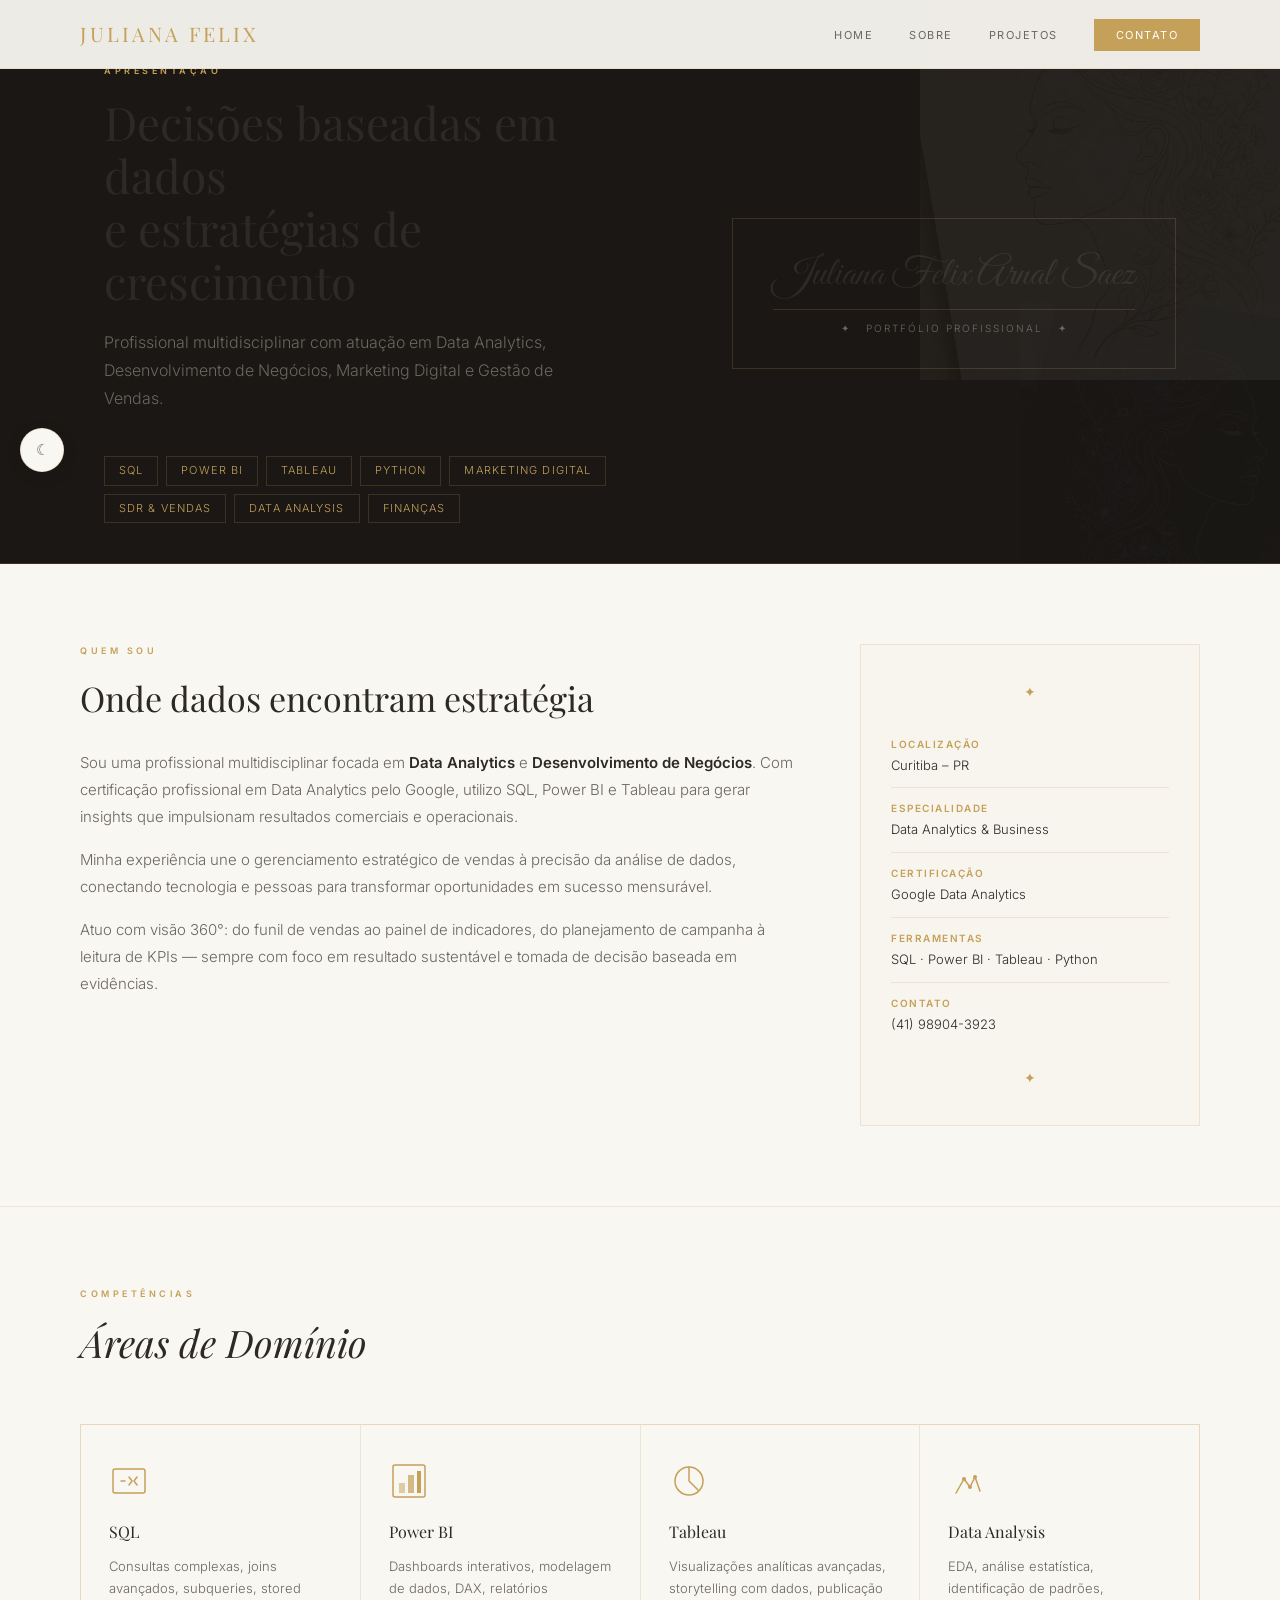
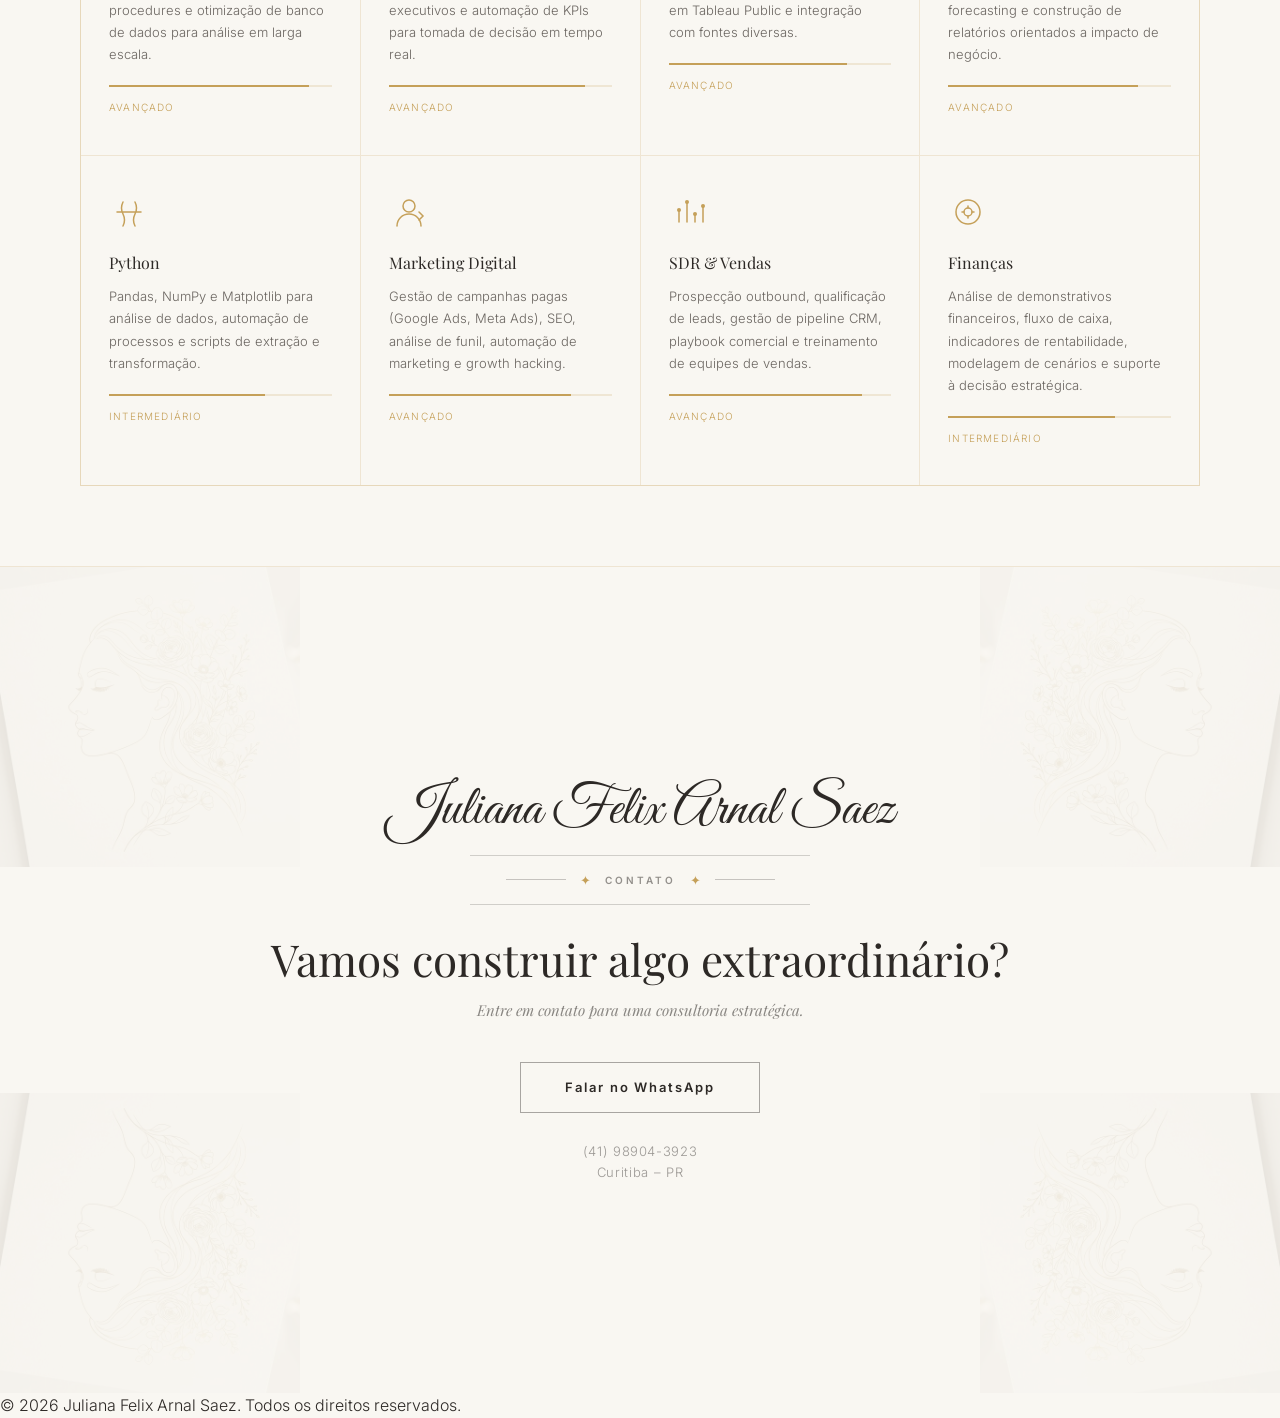
==== commit 653f4339: "Remove seções desnecessárias, ajusta imagem hero mobile e força cache Co-Authored-By: Claude Sonnet " ====
--- a/sobre.html
+++ b/sobre.html
@@ -240,178 +240,10 @@
         </section>
 
         <!-- ── TRAJETÓRIA ────────────────────────────────────────── -->
-        <section class="sobre-timeline">
-            <div class="container">
-                <div class="section-header">
-                    <span class="section-tag">Experiência</span>
-                    <h2>Trajetória Profissional</h2>
-                </div>
-                <div class="timeline">
-
-                    <div class="timeline-item">
-                        <div class="timeline-marker">
-                            <span class="timeline-dot"></span>
-                            <span class="timeline-line"></span>
-                        </div>
-                        <div class="timeline-content">
-                            <span class="timeline-date">2024 — Presente</span>
-                            <h3>Data Analyst & Business Intelligence</h3>
-                            <p class="timeline-company">Atuação Autônoma / Consultoria</p>
-                            <p>Desenvolvimento de dashboards estratégicos em Power BI e Tableau para clientes de diferentes setores. Análise de dados com SQL e Python, criação de relatórios executivos e suporte à tomada de decisão baseada em dados.</p>
-                            <div class="timeline-tags">
-                                <span>Power BI</span><span>SQL</span><span>Tableau</span><span>Python</span>
-                            </div>
-                        </div>
-                    </div>
-
-                    <div class="timeline-item">
-                        <div class="timeline-marker">
-                            <span class="timeline-dot"></span>
-                            <span class="timeline-line"></span>
-                        </div>
-                        <div class="timeline-content">
-                            <span class="timeline-date">2022 — 2024</span>
-                            <h3>Gestora de Vendas & Estratégia Comercial</h3>
-                            <p class="timeline-company">Setor Comercial — Curitiba, PR</p>
-                            <p>Liderança de equipe SDR, construção de playbook de vendas, gestão de pipeline no CRM e acompanhamento de métricas de conversão. Implementação de processos analíticos que elevaram a taxa de fechamento em mais de 30%.</p>
-                            <div class="timeline-tags">
-                                <span>SDR</span><span>CRM</span><span>Gestão de Equipes</span><span>KPIs</span>
-                            </div>
-                        </div>
-                    </div>
-
-                    <div class="timeline-item">
-                        <div class="timeline-marker">
-                            <span class="timeline-dot"></span>
-                            <span class="timeline-line"></span>
-                        </div>
-                        <div class="timeline-content">
-                            <span class="timeline-date">2020 — 2022</span>
-                            <h3>Especialista em Marketing Digital</h3>
-                            <p class="timeline-company">Agência / Projetos Próprios</p>
-                            <p>Gestão de campanhas pagas (Google Ads e Meta Ads), estratégia de conteúdo, SEO e análise de performance. Construção de relatórios de ROI e otimização de funil com base em dados de comportamento do usuário.</p>
-                            <div class="timeline-tags">
-                                <span>Google Ads</span><span>Meta Ads</span><span>SEO</span><span>Analytics</span>
-                            </div>
-                        </div>
-                    </div>
-
-                    <div class="timeline-item timeline-item--last">
-                        <div class="timeline-marker">
-                            <span class="timeline-dot"></span>
-                        </div>
-                        <div class="timeline-content">
-                            <span class="timeline-date">2018 — 2020</span>
-                            <h3>Analista Comercial & Atendimento</h3>
-                            <p class="timeline-company">Início de Carreira — Curitiba, PR</p>
-                            <p>Primeiras experiências com prospecção ativa, relacionamento com clientes e análise de resultados. Base sólida para integrar dados e estratégia ao longo da carreira.</p>
-                            <div class="timeline-tags">
-                                <span>Prospecção</span><span>Relacionamento</span><span>Análise Comercial</span>
-                            </div>
-                        </div>
-                    </div>
-
-                </div>
-            </div>
-        </section>
 
         <!-- ── CERTIFICAÇÕES ─────────────────────────────────────── -->
-        <section class="sobre-certs">
-            <div class="container">
-                <div class="section-header">
-                    <span class="section-tag">Formação</span>
-                    <h2>Certificações & Educação</h2>
-                </div>
-                <div class="certs-grid">
-
-                    <div class="cert-card">
-                        <div class="cert-logo cert-logo--google">G</div>
-                        <div class="cert-info">
-                            <h3>Google Data Analytics</h3>
-                            <p class="cert-issuer">Google / Coursera</p>
-                            <p>Certificação profissional cobrindo todo o ciclo de análise de dados: coleta, limpeza, análise, visualização e comunicação de insights com SQL, R e Tableau.</p>
-                        </div>
-                        <span class="cert-badge">Certificado</span>
-                    </div>
-
-                    <div class="cert-card">
-                        <div class="cert-logo cert-logo--microsoft">M</div>
-                        <div class="cert-info">
-                            <h3>Microsoft Power BI</h3>
-                            <p class="cert-issuer">Microsoft Learn</p>
-                            <p>Formação em modelagem de dados, linguagem DAX, criação de visuais interativos e publicação de relatórios no Power BI Service.</p>
-                        </div>
-                        <span class="cert-badge">Certificado</span>
-                    </div>
-
-                    <div class="cert-card">
-                        <div class="cert-logo cert-logo--meta">f</div>
-                        <div class="cert-info">
-                            <h3>Meta Social Media Marketing</h3>
-                            <p class="cert-issuer">Meta / Coursera</p>
-                            <p>Estratégia e gestão de anúncios em plataformas Meta, com foco em segmentação, criativo, análise de métricas e otimização de campanhas.</p>
-                        </div>
-                        <span class="cert-badge">Certificado</span>
-                    </div>
-
-                </div>
-            </div>
-        </section>
 
         <!-- ── PROJETOS ──────────────────────────────────────────── -->
-        <section class="sobre-projects">
-            <div class="container">
-                <div class="section-header">
-                    <span class="section-tag">Portfólio</span>
-                    <h2>Projetos em Destaque</h2>
-                </div>
-                <div class="projects-showcase">
-
-                    <a href="data-analytics.html" class="project-showcase-card">
-                        <div class="project-showcase-img">
-                            <img src="imagens/project_data.png" alt="Data Analytics Dashboard">
-                            <div class="project-showcase-overlay">
-                                <span>Ver Projeto →</span>
-                            </div>
-                        </div>
-                        <div class="project-showcase-info">
-                            <span class="project-showcase-tag">Data Analytics</span>
-                            <h3>Dashboard de Business Intelligence</h3>
-                            <p>Análise de KPIs operacionais com Power BI e SQL, transformando dados brutos em painéis executivos para tomada de decisão.</p>
-                        </div>
-                    </a>
-
-                    <a href="marketing-digital.html" class="project-showcase-card">
-                        <div class="project-showcase-img">
-                            <img src="imagens/project_marketing.png" alt="Marketing Estratégico">
-                            <div class="project-showcase-overlay">
-                                <span>Ver Projeto →</span>
-                            </div>
-                        </div>
-                        <div class="project-showcase-info">
-                            <span class="project-showcase-tag">Marketing Digital</span>
-                            <h3>Estratégia de Crescimento Digital</h3>
-                            <p>Planejamento e execução de campanhas de performance com análise de funil, segmentação avançada e relatórios de ROI.</p>
-                        </div>
-                    </a>
-
-                    <a href="vendas-sdr.html" class="project-showcase-card">
-                        <div class="project-showcase-img">
-                            <img src="imagens/project_web.png" alt="Presença Digital">
-                            <div class="project-showcase-overlay">
-                                <span>Ver Projeto →</span>
-                            </div>
-                        </div>
-                        <div class="project-showcase-info">
-                            <span class="project-showcase-tag">SDR & Vendas</span>
-                            <h3>Estruturação de Funil Comercial</h3>
-                            <p>Construção de playbook de vendas, qualificação de leads e implementação de processo SDR com acompanhamento analítico de métricas.</p>
-                        </div>
-                    </a>
-
-                </div>
-            </div>
-        </section>
 
         <!-- ── CTA ───────────────────────────────────────────────── -->
         <section id="contact" class="contact">
--- a/style.css
+++ b/style.css
@@ -1030,82 +1030,97 @@
 }
 
 /* ── Process ──────────────────────────────────────── */
-.process {
+/* Portfolio CTA Section */
+.portfolio-cta-section {
     background: var(--bg-color);
     border-top: 1px solid var(--border);
-}
-
-.process .section-header h2 {
-    margin-bottom: 0;
-}
-
-.process-steps {
-    display: grid;
-    grid-template-columns: repeat(4, 1fr);
-    gap: 0;
-    margin-top: 60px;
-    border: 1px solid var(--border);
-}
-
-.step {
+    border-bottom: 1px solid var(--border);
+    padding: 100px 0;
+}
+
+.portfolio-cta-inner {
+    display: flex;
+    flex-direction: column;
+    align-items: center;
+    gap: 40px;
+}
+
+.portfolio-cta-label {
+    font-family: 'Inter', sans-serif;
+    font-size: 11px;
+    letter-spacing: 4px;
+    text-transform: uppercase;
+    color: var(--text-muted);
+    opacity: 0.6;
+}
+
+.portfolio-cta-btn {
     position: relative;
-    padding: 40px 36px 44px;
-    border-right: 1px solid var(--border);
-    transition: background 0.3s ease;
-    overflow: hidden;
-}
-
-.step:last-child {
-    border-right: none;
-}
-
-.step:hover {
-    background: rgba(197, 160, 89, 0.03);
-}
-
-.step::after {
-    content: '';
-    position: absolute;
-    bottom: 0;
-    left: 0;
-    width: 0;
-    height: 2px;
-    background: var(--primary);
-    transition: width 0.4s cubic-bezier(0.165, 0.84, 0.44, 1);
-}
-
-.step:hover::after {
-    width: 100%;
-}
-
-.step-number {
+    display: inline-flex;
+    align-items: center;
+    gap: 18px;
+    padding: 22px 60px;
+    text-decoration: none;
+    color: var(--text-main);
     font-family: 'Playfair Display', serif;
-    font-size: 72px;
-    color: rgba(197, 160, 89, 0.08);
-    line-height: 1;
-    margin-bottom: 28px;
-    font-style: italic;
-    display: block;
-    transition: color 0.3s ease;
-}
-
-.step:hover .step-number {
-    color: rgba(197, 160, 89, 0.18);
-}
-
-.step h4 {
-    font-family: 'Playfair Display', serif;
-    font-size: 18px;
+    font-size: 28px;
     font-style: italic;
     font-weight: 400;
-    color: var(--text-main);
-    margin-bottom: 12px;
-}
-
-.step p {
-    font-size: 13px;
-    color: var(--text-muted);
-    line-height: 1.75;
+    border: 1px solid var(--border);
+    overflow: hidden;
+    transition: color 0.4s ease, border-color 0.4s ease;
+    letter-spacing: 0.5px;
+}
+
+.portfolio-cta-btn__bg {
+    position: absolute;
+    inset: 0;
+    background: var(--primary);
+    transform: scaleX(0);
+    transform-origin: left;
+    transition: transform 0.5s cubic-bezier(0.165, 0.84, 0.44, 1);
+    z-index: 0;
+}
+
+.portfolio-cta-btn:hover .portfolio-cta-btn__bg {
+    transform: scaleX(1);
+}
+
+.portfolio-cta-btn:hover {
+    color: #fff;
+    border-color: var(--primary);
+}
+
+.portfolio-cta-btn__text,
+.portfolio-cta-btn__arrow {
+    position: relative;
+    z-index: 1;
+}
+
+.portfolio-cta-btn__arrow {
+    display: flex;
+    align-items: center;
+    transition: transform 0.3s ease;
+}
+
+.portfolio-cta-btn:hover .portfolio-cta-btn__arrow {
+    transform: translateX(6px);
+}
+
+@keyframes pulse-border {
+    0%, 100% { box-shadow: 0 0 0 0 rgba(197, 160, 89, 0); }
+    50%       { box-shadow: 0 0 0 6px rgba(197, 160, 89, 0.12); }
+}
+
+.portfolio-cta-btn {
+    animation: pulse-border 3s ease-in-out infinite;
+}
+
+@media (max-width: 768px) {
+    .portfolio-cta-btn {
+        font-size: 20px;
+        padding: 18px 36px;
+    }
 }
 
 /* Contact */
@@ -2000,7 +2015,16 @@
     }
     .hero-image {
         justify-content: center;
-        margin-top: 40px;
+        margin-top: 32px;
+        margin-bottom: 40px;
+        width: 100%;
+    }
+    .hero-image img {
+        max-height: 36vh;
+        max-width: 220px;
+        width: 70%;
+        object-fit: contain;
+        opacity: 0.85;
     }
     .hero h1 {
         font-size: 48px;
@@ -2028,12 +2052,7 @@
     .stat-divider {
         display: none;
     }
-    .process-steps {
-        grid-template-columns: 1fr 1fr;
-    }
-    .step {
-        border-bottom: 1px solid var(--border);
-    }
+
     .services-grid {
         grid-template-columns: repeat(2, 1fr);
     }
@@ -2055,9 +2074,6 @@
 }
 
 @media (max-width: 480px) {
-    .process-steps {
-        grid-template-columns: 1fr;
-    }
     .services-grid {
         grid-template-columns: 1fr;
     }
